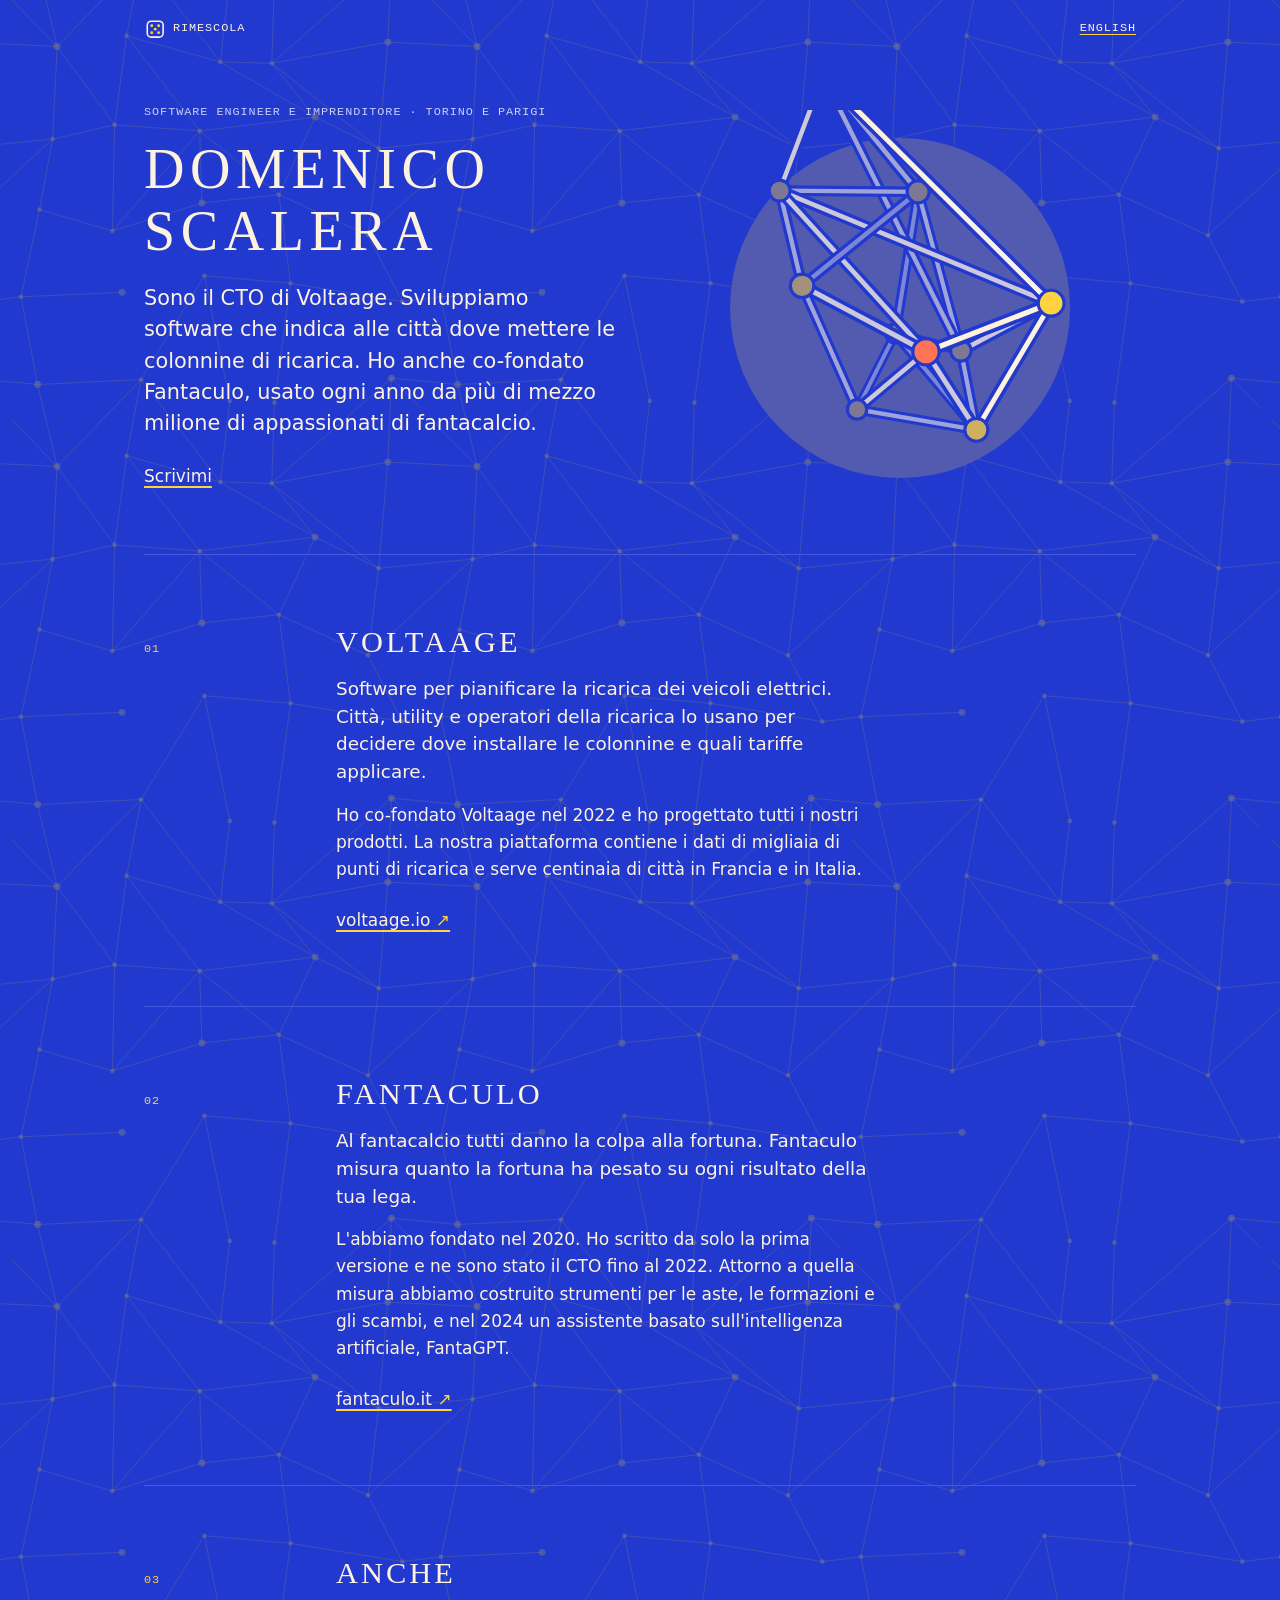
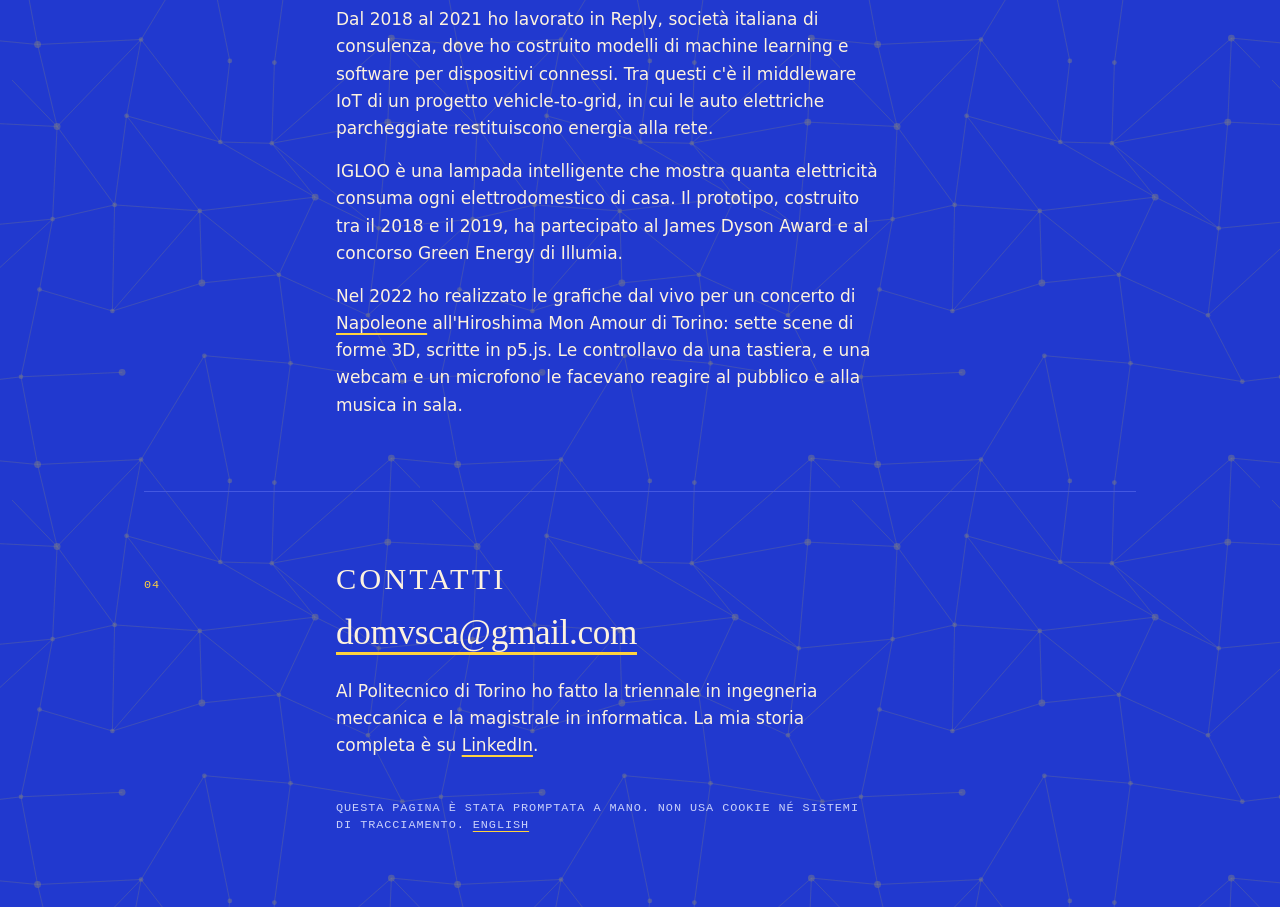
==== it/index.html @ 411dbf8d "v1.0: first complete version of the site, in English and Italian" ====
<!doctype html>
<html lang="it">
<head>
  <meta charset="utf-8">
  <meta name="viewport" content="width=device-width, initial-scale=1">
  <meta http-equiv="Content-Security-Policy" content="default-src 'none'; script-src 'self'; style-src 'self'; img-src 'self'; base-uri 'none'; form-action 'none'">
  <meta name="robots" content="noindex">
  <meta name="color-scheme" content="light dark">
  <title>Domenico Scalera, software engineer e imprenditore</title>
  <meta name="description" content="Software engineer e imprenditore. Sono il CTO di Voltaage, che indica alle città dove mettere le colonnine di ricarica, e ho co-fondato Fantaculo.">
  <meta property="og:type" content="website">
  <meta property="og:title" content="Domenico Scalera, software engineer e imprenditore">
  <meta property="og:description" content="Sono il CTO di Voltaage. Sviluppiamo software che indica alle città dove mettere le colonnine di ricarica. Ho anche co-fondato Fantaculo, usato ogni anno da più di mezzo milione di appassionati di fantacalcio.">
  <meta property="og:locale" content="it_IT">
  <meta property="og:locale:alternate" content="en_GB">
  <link rel="icon" href="../assets/icon.svg" type="image/svg+xml">
  <link rel="stylesheet" href="../assets/site.css?v=0.6.0">
  <link rel="stylesheet" href="../assets/palettes.css?v=0.6.0">
  <link rel="stylesheet" href="../assets/looks.css?v=0.6.0">
  <!-- In the head, before the page is drawn: it picks the look of this visit. -->
  <script src="../assets/look.js?v=0.6.1"></script>
  <script type="application/ld+json">
  {
    "@context": "https://schema.org",
    "@type": "Person",
    "name": "Domenico Scalera",
    "jobTitle": "Software engineer e imprenditore",
    "worksFor": { "@type": "Organization", "name": "Voltaage", "url": "https://voltaage.io" },
    "sameAs": ["https://www.linkedin.com/in/domvsca/"]
  }
  </script>
  <script src="../assets/page.js?v=0.6.0" defer></script>
  <script src="../assets/element.js?v=0.6.0" defer></script>
  <script src="../assets/shapes.js?v=0.6.0" defer></script>
</head>
<body>
  <div class="page">

    <header id="top" data-section>
      <p class="bar"><a href="../" lang="en" hreflang="en" data-lang-switch>English</a></p>
      <div class="hero">
        <div class="intro">
          <p class="kicker"><span>Software engineer e imprenditore</span> <span>Torino e Parigi</span></p>
          <h1 translate="no">Domenico Scalera</h1>
          <p class="lede">Sono il CTO di <span translate="no">Voltaage</span>. Sviluppiamo software che indica alle città dove mettere le colonnine di ricarica. Ho anche co-fondato <span translate="no">Fantaculo</span>, usato ogni anno da più di mezzo milione di appassionati di fantacalcio.</p>
          <p class="jump"><a href="#contact">Scrivimi</a></p>
        </div>
        <figure class="element" data-element="on" aria-hidden="true">
          <!-- pose:start -->
          <svg class="rods" viewBox="-180 -150 360 285" role="presentation" focusable="false" data-node-r="8.5" data-rod-w="3.4" data-case-w="8.4" data-depth="115">
            <line class="thread" data-anchor="0 -400 0" data-node="n0" x1="0" y1="-454.32" x2="0" y2="-101.15"/>
            <g class="pieces">
              <g class="rod d3" data-a="n6" data-b="n7"><line class="case" x1="46.82" y1="24.71" x2="-46.26" y2="24.61" stroke-width="7.44"/><line class="ink" x1="46.82" y1="24.71" x2="-46.26" y2="24.61" stroke-width="3.01"/></g>
              <g class="rod d3" data-a="n2" data-b="n7"><line class="case" x1="0.33" y1="-56.14" x2="-46.26" y2="24.61" stroke-width="7.45"/><line class="ink" x1="0.33" y1="-56.14" x2="-46.26" y2="24.61" stroke-width="3.02"/></g>
              <g class="rod d2" data-a="n3" data-b="n7"><line class="case" x1="-82.61" y1="-48.38" x2="-46.26" y2="24.61" stroke-width="7.8"/><line class="ink" x1="-82.61" y1="-48.38" x2="-46.26" y2="24.61" stroke-width="3.16"/></g>
              <g class="rod d2" data-a="n7" data-b="n8"><line class="case" x1="-46.26" y1="24.61" x2="-87.56" y2="50.99" stroke-width="8.03"/><line class="ink" x1="-46.26" y1="24.61" x2="-87.56" y2="50.99" stroke-width="3.25"/></g>
              <g class="rod d2" data-a="n7" data-b="n11"><line class="case" x1="-46.26" y1="24.61" x2="0" y2="94.27" stroke-width="7.77"/><line class="ink" x1="-46.26" y1="24.61" x2="0" y2="94.27" stroke-width="3.15"/></g>
              <circle class="node d3" data-id="n7" data-x="-52.27" data-y="44.72" data-z="72.58" cx="-46.26" cy="24.61" r="7.52"/>
              <g class="rod d2" data-a="n1" data-b="n6"><line class="case" x1="82.92" y1="-48.28" x2="46.82" y2="24.71" stroke-width="7.81"/><line class="ink" x1="82.92" y1="-48.28" x2="46.82" y2="24.71" stroke-width="3.16"/></g>
              <g class="rod d3" data-a="n2" data-b="n6"><line class="case" x1="0.33" y1="-56.14" x2="46.82" y2="24.71" stroke-width="7.45"/><line class="ink" x1="0.33" y1="-56.14" x2="46.82" y2="24.71" stroke-width="3.02"/></g>
              <g class="rod d2" data-a="n6" data-b="n11"><line class="case" x1="46.82" y1="24.71" x2="0" y2="94.27" stroke-width="7.78"/><line class="ink" x1="46.82" y1="24.71" x2="0" y2="94.27" stroke-width="3.15"/></g>
              <g class="rod d2" data-a="n10" data-b="n6"><line class="case" x1="87.43" y1="51.2" x2="46.82" y2="24.71" stroke-width="8.04"/><line class="ink" x1="87.43" y1="51.2" x2="46.82" y2="24.71" stroke-width="3.25"/></g>
              <circle class="node d3" data-id="n6" data-x="52.87" data-y="44.72" data-z="72.14" cx="46.82" cy="24.71" r="7.53"/>
              <g class="rod d2" data-a="n1" data-b="n2"><line class="case" x1="82.92" y1="-48.28" x2="0.33" y2="-56.14" stroke-width="7.82"/><line class="ink" x1="82.92" y1="-48.28" x2="0.33" y2="-56.14" stroke-width="3.17"/></g>
              <g class="rod d2" data-a="n0" data-b="n2"><line class="case" x1="0" y1="-101.15" x2="0.33" y2="-56.14" stroke-width="8.09"/><line class="ink" x1="0" y1="-101.15" x2="0.33" y2="-56.14" stroke-width="3.27"/></g>
              <g class="rod d2" data-a="n2" data-b="n3"><line class="case" x1="0.33" y1="-56.14" x2="-82.61" y2="-48.38" stroke-width="7.82"/><line class="ink" x1="0.33" y1="-56.14" x2="-82.61" y2="-48.38" stroke-width="3.16"/></g>
              <circle class="node d3" data-id="n2" data-x="0.37" data-y="-44.72" data-z="89.44" cx="0.33" cy="-56.14" r="7.56"/>
              <g class="rod d2" data-a="n8" data-b="n11"><line class="case" x1="-87.56" y1="50.99" x2="0" y2="94.27" stroke-width="8.37"/><line class="ink" x1="-87.56" y1="50.99" x2="0" y2="94.27" stroke-width="3.39"/></g>
              <g class="rod d1" data-a="n9" data-b="n11"><line class="case" x1="-0.43" y1="72.19" x2="0" y2="94.27" stroke-width="8.86"/><line class="ink" x1="-0.43" y1="72.19" x2="0" y2="94.27" stroke-width="3.59"/></g>
              <g class="rod d2" data-a="n10" data-b="n11"><line class="case" x1="87.43" y1="51.2" x2="0" y2="94.27" stroke-width="8.38"/><line class="ink" x1="87.43" y1="51.2" x2="0" y2="94.27" stroke-width="3.39"/></g>
              <circle class="node d2" data-id="n11" data-x="0" data-y="100" data-z="0" cx="0" cy="94.27" r="8.21"/>
              <g class="rod d1" data-a="n0" data-b="n3"><line class="case" x1="0" y1="-101.15" x2="-82.61" y2="-48.38" stroke-width="8.44"/><line class="ink" x1="0" y1="-101.15" x2="-82.61" y2="-48.38" stroke-width="3.42"/></g>
              <g class="rod d1" data-a="n3" data-b="n4"><line class="case" x1="-82.61" y1="-48.38" x2="-60.72" y2="-32.04" stroke-width="8.91"/><line class="ink" x1="-82.61" y1="-48.38" x2="-60.72" y2="-32.04" stroke-width="3.61"/></g>
              <g class="rod d2" data-a="n3" data-b="n8"><line class="case" x1="-82.61" y1="-48.38" x2="-87.56" y2="50.99" stroke-width="8.4"/><line class="ink" x1="-82.61" y1="-48.38" x2="-87.56" y2="50.99" stroke-width="3.4"/></g>
              <circle class="node d2" data-id="n3" data-x="-84.95" data-y="-44.72" data-z="27.99" cx="-82.61" cy="-48.38" r="8.27"/>
              <g class="rod d1" data-a="n0" data-b="n1"><line class="case" x1="0" y1="-101.15" x2="82.92" y2="-48.28" stroke-width="8.44"/><line class="ink" x1="0" y1="-101.15" x2="82.92" y2="-48.28" stroke-width="3.42"/></g>
              <g class="rod d1" data-a="n5" data-b="n1"><line class="case" x1="60.08" y1="-31.96" x2="82.92" y2="-48.28" stroke-width="8.92"/><line class="ink" x1="60.08" y1="-31.96" x2="82.92" y2="-48.28" stroke-width="3.61"/></g>
              <g class="rod d1" data-a="n1" data-b="n10"><line class="case" x1="82.92" y1="-48.28" x2="87.43" y2="51.2" stroke-width="8.41"/><line class="ink" x1="82.92" y1="-48.28" x2="87.43" y2="51.2" stroke-width="3.4"/></g>
              <circle class="node d2" data-id="n1" data-x="85.18" data-y="-44.72" data-z="27.29" cx="82.92" cy="-48.28" r="8.27"/>
              <g class="rod d1" data-a="n4" data-b="n8"><line class="case" x1="-60.72" y1="-32.04" x2="-87.56" y2="50.99" stroke-width="9.14"/><line class="ink" x1="-60.72" y1="-32.04" x2="-87.56" y2="50.99" stroke-width="3.7"/></g>
              <g class="rod d1" data-a="n8" data-b="n9"><line class="case" x1="-87.56" y1="50.99" x2="-0.43" y2="72.19" stroke-width="9.12"/><line class="ink" x1="-87.56" y1="50.99" x2="-0.43" y2="72.19" stroke-width="3.69"/></g>
              <circle class="node d1" data-id="n8" data-x="-85.18" data-y="44.72" data-z="-27.29" cx="-87.56" cy="50.99" r="8.74"/>
              <g class="rod d1" data-a="n9" data-b="n10"><line class="case" x1="-0.43" y1="72.19" x2="87.43" y2="51.2" stroke-width="9.12"/><line class="ink" x1="-0.43" y1="72.19" x2="87.43" y2="51.2" stroke-width="3.69"/></g>
              <g class="rod d1" data-a="n5" data-b="n10"><line class="case" x1="60.08" y1="-31.96" x2="87.43" y2="51.2" stroke-width="9.15"/><line class="ink" x1="60.08" y1="-31.96" x2="87.43" y2="51.2" stroke-width="3.7"/></g>
              <circle class="node d1" data-id="n10" data-x="84.95" data-y="44.72" data-z="-27.99" cx="87.43" cy="51.2" r="8.75"/>
              <g class="rod d1" data-a="n0" data-b="n4"><line class="case" x1="0" y1="-101.15" x2="-60.72" y2="-32.04" stroke-width="9.18"/><line class="ink" x1="0" y1="-101.15" x2="-60.72" y2="-32.04" stroke-width="3.71"/></g>
              <g class="rod d1" data-a="n0" data-b="n5"><line class="case" x1="0" y1="-101.15" x2="60.08" y2="-31.96" stroke-width="9.18"/><line class="ink" x1="0" y1="-101.15" x2="60.08" y2="-31.96" stroke-width="3.72"/></g>
              <circle class="node d1" data-id="n0" data-x="0" data-y="-100" data-z="0" cx="0" cy="-101.15" r="8.81"/>
              <g class="rod d0" data-a="n4" data-b="n9"><line class="case" x1="-60.72" y1="-32.04" x2="-0.43" y2="72.19" stroke-width="9.62"/><line class="ink" x1="-60.72" y1="-32.04" x2="-0.43" y2="72.19" stroke-width="3.9"/></g>
              <g class="rod d0" data-a="n5" data-b="n9"><line class="case" x1="60.08" y1="-31.96" x2="-0.43" y2="72.19" stroke-width="9.63"/><line class="ink" x1="60.08" y1="-31.96" x2="-0.43" y2="72.19" stroke-width="3.9"/></g>
              <circle class="node d0 mark" data-id="n9" data-x="-0.37" data-y="44.72" data-z="-89.44" cx="-0.43" cy="72.19" r="9.71"/>
              <g class="rod d0" data-a="n4" data-b="n5"><line class="case" x1="-60.72" y1="-32.04" x2="60.08" y2="-31.96" stroke-width="9.65"/><line class="ink" x1="-60.72" y1="-32.04" x2="60.08" y2="-31.96" stroke-width="3.91"/></g>
              <circle class="node d0" data-id="n4" data-x="-52.87" data-y="-44.72" data-z="-72.14" cx="-60.72" cy="-32.04" r="9.76"/>
              <circle class="node d0" data-id="n5" data-x="52.27" data-y="-44.72" data-z="-72.58" cx="60.08" cy="-31.96" r="9.77"/>
            </g>
          </svg>
          <!-- pose:end -->
        </figure>
      </div>
    </header>

    <main>
      <section id="voltaage" data-section>
        <p class="num">01</p>
        <div class="body">
          <h2 translate="no">Voltaage</h2>
          <p class="what">Software per pianificare la ricarica dei veicoli elettrici. Città, utility e operatori della ricarica lo usano per decidere dove installare le colonnine e quali tariffe applicare.</p>
          <p>Ho co-fondato <span translate="no">Voltaage</span> nel 2022 e ho progettato tutti i nostri prodotti. La nostra piattaforma contiene i dati di migliaia di punti di ricarica e serve centinaia di città in Francia e in Italia.</p>
          <p class="out"><a href="https://voltaage.io" target="_blank" rel="noopener">voltaage.io</a></p>
        </div>
      </section>

      <section id="fantaculo" data-section>
        <p class="num">02</p>
        <div class="body">
          <h2 translate="no">Fantaculo</h2>
          <p class="what">Al fantacalcio tutti danno la colpa alla fortuna. <span translate="no">Fantaculo</span> misura quanto la fortuna ha pesato su ogni risultato della tua lega.</p>
          <p>L'abbiamo fondato nel 2020. Ho scritto da solo la prima versione e ne sono stato il CTO fino al 2022. Attorno a quella misura abbiamo costruito strumenti per le aste, le formazioni e gli scambi, e nel 2024 un assistente basato sull'intelligenza artificiale, <span translate="no">FantaGPT</span>.</p>
          <p class="out"><a href="https://fantaculo.it" target="_blank" rel="noopener">fantaculo.it</a></p>
        </div>
      </section>

      <section id="also" data-section>
        <p class="num">03</p>
        <div class="body">
          <h2>Anche</h2>
          <p>Dal 2018 al 2021 ho lavorato in <span translate="no">Reply</span>, società italiana di consulenza, dove ho costruito modelli di machine learning e software per dispositivi connessi. Tra questi c'è il middleware IoT di un progetto vehicle-to-grid, in cui le auto elettriche parcheggiate restituiscono energia alla rete.</p>
          <p><span translate="no">IGLOO</span> è una lampada intelligente che mostra quanta elettricità consuma ogni elettrodomestico di casa. Il prototipo, costruito tra il 2018 e il 2019, ha partecipato al James Dyson Award e al concorso Green Energy di Illumia.</p>
          <p>Nel 2022 ho realizzato le grafiche dal vivo per un concerto di <a href="https://open.spotify.com/artist/4nQ1upAEMpLOBRRajwOoaG" target="_blank" rel="noopener" translate="no">Napoleone</a> all'<span translate="no">Hiroshima Mon Amour</span> di Torino: sette scene di forme 3D, scritte in p5.js. Le controllavo da una tastiera, e una webcam e un microfono le facevano reagire al pubblico e alla musica in sala.</p>
        </div>
      </section>
    </main>

    <footer id="contact" data-section>
      <p class="num">04</p>
      <div class="body">
        <h2>Contatti</h2>
        <p class="mail"><a href="mailto:domvsca@gmail.com" translate="no">domvsca@gmail.com</a></p>
        <p>Al Politecnico di Torino ho fatto la triennale in ingegneria meccanica e la magistrale in informatica. La mia storia completa è su <a href="https://www.linkedin.com/in/domvsca/" target="_blank" rel="noopener">LinkedIn</a>.</p>
        <p class="fine">Questa pagina è stata promptata a mano. Non usa cookie né sistemi di tracciamento. <a href="../" lang="en" hreflang="en" data-lang-switch>English</a></p>
      </div>
    </footer>

  </div>
</body>
</html>
---- assets/site.css ----
/*
 * One stylesheet for both pages. System fonts only, nothing loaded from
 * other hosts. Light and dark follow the device setting.
 */

:root {
  --serif: ui-serif, "New York", "Iowan Old Style", "Palatino Linotype", Palatino, Georgia, serif;
  --sans: system-ui, -apple-system, "Segoe UI", Roboto, "Helvetica Neue", Arial, sans-serif;
  --mono: ui-monospace, "SF Mono", SFMono-Regular, Menlo, Consolas, "Liberation Mono", monospace;

  --measure: 34rem;
  --gutter: clamp(1.25rem, 5vw, 3rem);
}

/*
 * Colour. The default palette is "notte": warm sand, deep blue, coral joints.
 * --p0 to --p3 are the rods and --n0 to --n3 the nodes, from nearest to
 * farthest. --mark is the one node that stands out.
 */

:root {
  --paper: #f5e2c8;
  --ink: #1a2647;
  --muted: #565f7d;
  --line: #e2cba8;
  --accent: #e8552d;
  --accent-text: #b03a17;
  --mark: #1a2647;
  --p0: #1a2647;
  --p1: #4a4f63;
  --p2: #76757d;
  --p3: #999392;
  --n0: #e8552d;
  --n1: #eb744f;
  --n2: #ed906e;
  --n3: #f0a787;
}

@media (prefers-color-scheme: dark) {
  :root {
    --paper: #131a31;
    --ink: #f6e9d3;
    --muted: #a3aac3;
    --line: #2a3354;
    --accent: #ff7a55;
    --accent-text: #ff9273;
    --mark: #ffd166;
    --p0: #f6e9d3;
    --p1: #c4bbaf;
    --p2: #97928f;
    --p3: #727175;
    --n0: #ff7a55;
    --n1: #cb654d;
    --n2: #9c5246;
    --n3: #764240;
  }
}

*,
*::before,
*::after {
  box-sizing: border-box;
}

html {
  -webkit-text-size-adjust: 100%;
  text-size-adjust: 100%;
}

body {
  margin: 0;
  background: var(--paper);
  color: var(--ink);
  font: 400 1.0625rem/1.6 var(--sans);
  -webkit-font-smoothing: antialiased;
}

::selection {
  background: var(--ink);
  color: var(--paper);
}

.page {
  max-width: 68rem;
  margin: 0 auto;
  padding: 0 var(--gutter);
}

p {
  max-width: var(--measure);
  margin: 0 0 1rem;
}

a {
  color: inherit;
  text-decoration: underline;
  text-decoration-color: var(--accent);
  text-decoration-thickness: 0.09em;
  text-underline-offset: 0.22em;
}

a:hover {
  color: var(--accent-text);
}

a:focus-visible {
  outline: 2px solid var(--accent);
  outline-offset: 3px;
  border-radius: 2px;
}

/* ---- first screen ---- */

.bar {
  /* Above whatever a look draws around the structure: its links must always answer. */
  position: relative;
  z-index: 2;
  display: flex;
  justify-content: flex-end;
  max-width: none;
  margin: 0;
  padding-top: 1.1rem;
}

.bar,
.kicker,
.num,
.fine {
  font: 500 0.74rem/1.5 var(--mono);
  letter-spacing: 0.08em;
  text-transform: uppercase;
}

.kicker,
.fine {
  color: var(--muted);
}

.num {
  color: var(--accent-text);
}

.hero {
  display: grid;
  gap: 1.75rem;
  padding: clamp(1.5rem, 6vw, 4rem) 0 clamp(1.5rem, 5vw, 5rem);
}

.kicker {
  margin-bottom: 1rem;
}

.kicker span {
  display: block;
}

h1,
h2 {
  font-family: var(--serif);
  font-weight: 400;
  text-wrap: balance;
}

h1 {
  margin: 0 0 1.25rem;
  font-size: clamp(2.4rem, 10.6vw, 5rem);
  line-height: 0.98;
  letter-spacing: -0.02em;
}

.lede {
  margin-bottom: 1.5rem;
  font-size: clamp(1.125rem, 2.6vw, 1.3rem);
  line-height: 1.5;
}

.jump {
  margin: 0;
}

/* ---- the die: another look at every roll (see assets/look.js) ---- */

.bar.with-dice {
  justify-content: space-between;
  align-items: center;
}

.dice {
  display: inline-flex;
  align-items: center;
  gap: 0.55em;
  /* A finger-sized target that takes no more room than the words. */
  margin: -0.8rem -0.6rem;
  padding: 0.8rem 0.6rem;
  border: 0;
  background: none;
  color: inherit;
  font: inherit;
  letter-spacing: inherit;
  text-transform: inherit;
  cursor: pointer;
  -webkit-tap-highlight-color: transparent;
}

.dice:focus-visible {
  outline: 2px solid var(--accent);
  outline-offset: -0.35rem;
  border-radius: 0.5rem;
}

.dice svg {
  flex: none;
  width: 1.4rem;
  height: 1.4rem;
  transform-origin: 50% 55%;
  /* It shakes a few times to be noticed, then keeps still. */
  animation: dice-shake 5s ease-in-out 1.2s 5;
}

.dice .die {
  fill: none;
  stroke: currentColor;
  stroke-width: 1.7;
}

.dice .pip {
  fill: var(--accent);
}

.dice:hover svg,
.dice:focus-visible svg {
  animation: none;
  transform: rotate(-14deg);
}

.dice.rolling svg {
  animation: dice-roll 0.4s linear infinite;
}

@keyframes dice-shake {
  0%, 16%, 100% { transform: rotate(0); }
  3% { transform: rotate(-16deg); }
  6% { transform: rotate(13deg); }
  9% { transform: rotate(-9deg); }
  12% { transform: rotate(5deg); }
}

@keyframes dice-roll {
  to { transform: rotate(360deg); }
}

@media (prefers-reduced-motion: reduce) {
  .dice svg,
  .dice.rolling svg {
    animation: none;
  }
}

/* ---- the structure ---- */

/* While the shape of this visit's look is on its way, the one in the markup stays out of sight. */
.look-pending .element svg {
  visibility: hidden;
}


.element {
  position: relative;
  width: min(88vw, 23rem);
  margin: 0 auto;
  aspect-ratio: 360 / 285;
}

.rods {
  display: block;
  width: 100%;
  height: 100%;
  overflow: hidden;
  /* Vertical movement and pinch belong to the browser: the page always scrolls. */
  touch-action: pan-y pinch-zoom;
  -webkit-tap-highlight-color: transparent;
  -webkit-user-select: none;
  user-select: none;
}

.rods .thread {
  stroke: var(--p2);
  stroke-width: 1.2;
}

.rods .case,
.rods .ink {
  stroke-linecap: round;
}

.rods .case {
  stroke: var(--paper);
}

.rods .ink {
  stroke: var(--piece);
}

.rods .node {
  fill: var(--node);
  stroke: var(--paper);
  stroke-width: 2.4;
}

.rods .d0 { --piece: var(--p0); --node: var(--n0); }
.rods .d1 { --piece: var(--p1); --node: var(--n1); }
.rods .d2 { --piece: var(--p2); --node: var(--n2); }
.rods .d3 { --piece: var(--p3); --node: var(--n3); }

.rods .node.mark,
.rods .node.held {
  fill: var(--mark);
}

@media (hover: hover) and (pointer: fine) {
  .rods {
    cursor: grab;
  }

  .rods:active {
    cursor: grabbing;
  }
}

.element-debug {
  position: absolute;
  left: 0;
  bottom: 0;
  margin: 0;
  padding: 0.4rem 0.55rem;
  background: var(--ink);
  color: var(--paper);
  font: 0.68rem/1.4 var(--mono);
  pointer-events: none;
}

/* ---- blocks ---- */

section,
footer {
  border-top: 1px solid var(--line);
  padding: clamp(2.5rem, 8vw, 4.5rem) 0;
}

.num {
  margin-bottom: 0.9rem;
}

h2 {
  margin: 0 0 1rem;
  font-size: clamp(1.9rem, 6vw, 2.6rem);
  line-height: 1.05;
  letter-spacing: -0.015em;
}

.what {
  font-size: 1.15rem;
  line-height: 1.5;
}

.aside {
  color: var(--muted);
}

.out {
  margin: 1.5rem 0 0;
}

.out a::after {
  content: " \2197";
  color: var(--accent-text);
}

.body > :last-child {
  margin-bottom: 0;
}

b {
  font-weight: 600;
}

.mail {
  font: 400 clamp(1.5rem, 6.4vw, 2.2rem)/1.2 var(--serif);
  letter-spacing: -0.01em;
  margin-bottom: 1.5rem;
  overflow-wrap: anywhere;
}

.fine {
  margin-top: 2.5rem;
}

/* ---- wide screens ---- */

@media (min-width: 52rem) {
  .kicker span {
    display: inline;
  }

  .kicker span + span::before {
    content: "\00b7\00a0";
  }

  .hero {
    grid-template-columns: minmax(0, 1fr) minmax(0, 1fr);
    align-items: center;
    gap: 3rem;
  }

  .element {
    width: min(100%, 32rem);
    margin: 0 0 0 auto;
  }

  section,
  footer {
    display: grid;
    grid-template-columns: 9rem minmax(0, 1fr);
    column-gap: 3rem;
  }

  .num {
    margin: 0.85rem 0 0;
  }
}

/* ---- optional parts of the drawing: only when the markup has them ---- */

.rods .face {
  fill: var(--n0);
  stroke: none;
}

.rods .shine {
  fill: #fff;
  fill-opacity: 0.55;
  stroke: none;
}

/* ---- a floating structure: only when the figure has data-free="on" ---- */

.stage {
  position: relative;
  isolation: isolate;
  /* As on the drawing itself: vertical movement and pinch belong to the browser. */
  touch-action: pan-y pinch-zoom;
}

.rods.floating {
  position: absolute;
  top: 0;
  height: 100%;
  z-index: -1;
  pointer-events: none;
}

.stage.near {
  cursor: grab;
}

.stage.holding {
  cursor: grabbing;
  -webkit-user-select: none;
  user-select: none;
}

/* The text stays readable when the structure passes behind it. */
.stage .intro {
  text-shadow: 0 0 0.5em var(--paper), 0 0 0.2em var(--paper);
}
---- assets/palettes.css ----
/*
 * Written by tools/make-palettes.js: change the palettes there, not here.
 */

:root,
[data-palette="notte"] {
  --paper: #f5e2c8;
  --ink: #1a2647;
  --muted: #565f7d;
  --line: #e2cba8;
  --accent: #e8552d;
  --accent-text: #b03a17;
  --mark: #1a2647;
  --tint: #f2c3a6;
  --soft: #ecd7b8;
  --steel: #8d97a8;
  --p0: #1a2647;
  --p1: #4a4f63;
  --p2: #76757d;
  --p3: #999392;
  --n0: #e8552d;
  --n1: #eb744f;
  --n2: #ed906e;
  --n3: #f0a787;
  --o-paper: #131a31;
  --o-ink: #f6e9d3;
  --o-muted: #a3aac3;
  --o-line: #2a3354;
  --o-accent: #ff7a55;
  --o-accent-text: #ff9273;
  --o-mark: #ffd166;
  --o-tint: #472f39;
  --o-soft: #1f2743;
  --o-steel: #dfe4ec;
  --o-p0: #f6e9d3;
  --o-p1: #c4bbaf;
  --o-p2: #97928f;
  --o-p3: #727175;
  --o-n0: #ff7a55;
  --o-n1: #cb654d;
  --o-n2: #9c5246;
  --o-n3: #764240;
  --a-paper: #e8552d;
  --a-ink: #111930;
  --a-muted: #111930;
  --a-line: #bd492e;
  --a-accent: #f5e2c8;
  --a-accent-text: #111930;
  --a-mark: #1a2647;
  --a-tint: #eb744f;
  --a-soft: #d34f2e;
  --a-steel: #dfe4ec;
  --a-p0: #111930;
  --a-p1: #40262f;
  --a-p2: #6b322f;
  --a-p3: #8e3c2e;
  --a-n0: #f5e2c8;
  --a-n1: #f2c3a6;
  --a-n2: #f0a787;
  --a-n3: #ed906e;
}

@media (prefers-color-scheme: dark) {
  :root,
  [data-palette="notte"] {
    --paper: #131a31;
    --ink: #f6e9d3;
    --muted: #a3aac3;
    --line: #2a3354;
    --accent: #ff7a55;
    --accent-text: #ff9273;
    --mark: #ffd166;
    --tint: #472f39;
    --soft: #1f2743;
    --steel: #dfe4ec;
    --p0: #f6e9d3;
    --p1: #c4bbaf;
    --p2: #97928f;
    --p3: #727175;
    --n0: #ff7a55;
    --n1: #cb654d;
    --n2: #9c5246;
    --n3: #764240;
    --o-paper: #f5e2c8;
    --o-ink: #1a2647;
    --o-muted: #565f7d;
    --o-line: #e2cba8;
    --o-accent: #e8552d;
    --o-accent-text: #b03a17;
    --o-mark: #1a2647;
    --o-tint: #f2c3a6;
    --o-soft: #ecd7b8;
    --o-steel: #8d97a8;
    --o-p0: #1a2647;
    --o-p1: #4a4f63;
    --o-p2: #76757d;
    --o-p3: #999392;
    --o-n0: #e8552d;
    --o-n1: #eb744f;
    --o-n2: #ed906e;
    --o-n3: #f0a787;
    --a-paper: #ff7a55;
    --a-ink: #131a31;
    --a-muted: #131a31;
    --a-line: #d0674e;
    --a-accent: #f6e9d3;
    --a-accent-text: #131a31;
    --a-mark: #ffd166;
    --a-tint: #fd9271;
    --a-soft: #e87152;
    --a-steel: #8d97a8;
    --a-p0: #131a31;
    --a-p1: #472f39;
    --a-p2: #764240;
    --a-p3: #9c5246;
    --a-n0: #f6e9d3;
    --a-n1: #f8d1b7;
    --a-n2: #faba9e;
    --a-n3: #fba98a;
  }
}

[data-palette="bosco"] {
  --paper: #f1e7d0;
  --ink: #15372e;
  --muted: #51655b;
  --line: #d9ccac;
  --accent: #d65f2a;
  --accent-text: #a6481b;
  --mark: #15372e;
  --tint: #ebc9ab;
  --soft: #e5dabe;
  --steel: #8d97a8;
  --p0: #15372e;
  --p1: #455e52;
  --p2: #718172;
  --p3: #959d8c;
  --n0: #d65f2a;
  --n1: #dc7d4f;
  --n2: #e19870;
  --n3: #e6ae8a;
  --o-paper: #0e2921;
  --o-ink: #f2e8d2;
  --o-muted: #9cb1a6;
  --o-line: #1f4338;
  --o-accent: #f08a4b;
  --o-accent-text: #f5a26c;
  --o-mark: #f6cf6b;
  --o-tint: #403e2a;
  --o-soft: #17362d;
  --o-steel: #dfe4ec;
  --o-p0: #f2e8d2;
  --o-p1: #c0beab;
  --o-p2: #929888;
  --o-p3: #6e796b;
  --o-n0: #f08a4b;
  --o-n1: #be7542;
  --o-n2: #916139;
  --o-n3: #6d5233;
  --a-paper: #d65f2a;
  --a-ink: #0a1915;
  --a-muted: #0a1915;
  --a-line: #ad5126;
  --a-accent: #f1e7d0;
  --a-accent-text: #0a1915;
  --a-mark: #15372e;
  --a-tint: #dc7d4f;
  --a-soft: #c25828;
  --a-steel: #dfe4ec;
  --a-p0: #0a1915;
  --a-p1: #37281a;
  --a-p2: #60361e;
  --a-p3: #804221;
  --a-n0: #f1e7d0;
  --a-n1: #ebc9ab;
  --a-n2: #e6ae8a;
  --a-n3: #e19870;
}

@media (prefers-color-scheme: dark) {
  [data-palette="bosco"] {
    --paper: #0e2921;
    --ink: #f2e8d2;
    --muted: #9cb1a6;
    --line: #1f4338;
    --accent: #f08a4b;
    --accent-text: #f5a26c;
    --mark: #f6cf6b;
    --tint: #403e2a;
    --soft: #17362d;
    --steel: #dfe4ec;
    --p0: #f2e8d2;
    --p1: #c0beab;
    --p2: #929888;
    --p3: #6e796b;
    --n0: #f08a4b;
    --n1: #be7542;
    --n2: #916139;
    --n3: #6d5233;
    --o-paper: #f1e7d0;
    --o-ink: #15372e;
    --o-muted: #51655b;
    --o-line: #d9ccac;
    --o-accent: #d65f2a;
    --o-accent-text: #a6481b;
    --o-mark: #15372e;
    --o-tint: #ebc9ab;
    --o-soft: #e5dabe;
    --o-steel: #8d97a8;
    --o-p0: #15372e;
    --o-p1: #455e52;
    --o-p2: #718172;
    --o-p3: #959d8c;
    --o-n0: #d65f2a;
    --o-n1: #dc7d4f;
    --o-n2: #e19870;
    --o-n3: #e6ae8a;
    --a-paper: #f08a4b;
    --a-ink: #0e2921;
    --a-muted: #0e2921;
    --a-line: #c37743;
    --a-accent: #f2e8d2;
    --a-accent-text: #0e2921;
    --a-mark: #ffffff;
    --a-tint: #f09f69;
    --a-soft: #da8147;
    --a-steel: #8d97a8;
    --a-p0: #0e2921;
    --a-p1: #403e2a;
    --a-p2: #6d5233;
    --a-p3: #916139;
    --a-n0: #f2e8d2;
    --a-n1: #f2d3b4;
    --a-n2: #f1c199;
    --a-n3: #f1b184;
  }
}

[data-palette="terracotta"] {
  --paper: #f0d3bd;
  --ink: #44190f;
  --muted: #765346;
  --line: #dfbba2;
  --accent: #1c7a70;
  --accent-text: #17645c;
  --mark: #44190f;
  --tint: #c1bfac;
  --soft: #e8c7b0;
  --steel: #8d97a8;
  --p0: #44190f;
  --p1: #6a4235;
  --p2: #8c6758;
  --p3: #a88574;
  --n0: #1c7a70;
  --n1: #4b8e81;
  --n2: #759f90;
  --n3: #97ae9d;
  --o-paper: #3a1a11;
  --o-ink: #f7e1d0;
  --o-muted: #b79d8f;
  --o-line: #552a1d;
  --o-accent: #58cdb9;
  --o-accent-text: #58cdb9;
  --o-mark: #ffd166;
  --o-tint: #414136;
  --o-soft: #482217;
  --o-steel: #dfe4ec;
  --o-p0: #f7e1d0;
  --o-p1: #cdb5a6;
  --o-p2: #a88d80;
  --o-p3: #896e61;
  --o-n0: #58cdb9;
  --o-n1: #51a694;
  --o-n2: #4b8272;
  --o-n3: #476558;
  --a-paper: #1c7a70;
  --a-ink: #fbf3ed;
  --a-muted: #fbf3ed;
  --a-line: #499289;
  --a-accent: #44190f;
  --a-accent-text: #fbf3ed;
  --a-mark: #ffffff;
  --a-tint: #25655b;
  --a-soft: #33867d;
  --a-steel: #dfe4ec;
  --a-p0: #fbf3ed;
  --a-p1: #cad8d2;
  --a-p2: #9dc0b9;
  --a-p3: #7aada5;
  --a-n0: #44190f;
  --a-n1: #3b2e24;
  --a-n2: #334238;
  --a-n3: #2d5147;
}

@media (prefers-color-scheme: dark) {
  [data-palette="terracotta"] {
    --paper: #3a1a11;
    --ink: #f7e1d0;
    --muted: #b79d8f;
    --line: #552a1d;
    --accent: #58cdb9;
    --accent-text: #58cdb9;
    --mark: #ffd166;
    --tint: #414136;
    --soft: #482217;
    --steel: #dfe4ec;
    --p0: #f7e1d0;
    --p1: #cdb5a6;
    --p2: #a88d80;
    --p3: #896e61;
    --n0: #58cdb9;
    --n1: #51a694;
    --n2: #4b8272;
    --n3: #476558;
    --o-paper: #f0d3bd;
    --o-ink: #44190f;
    --o-muted: #765346;
    --o-line: #dfbba2;
    --o-accent: #1c7a70;
    --o-accent-text: #17645c;
    --o-mark: #44190f;
    --o-tint: #c1bfac;
    --o-soft: #e8c7b0;
    --o-steel: #8d97a8;
    --o-p0: #44190f;
    --o-p1: #6a4235;
    --o-p2: #8c6758;
    --o-p3: #a88574;
    --o-n0: #1c7a70;
    --o-n1: #4b8e81;
    --o-n2: #759f90;
    --o-n3: #97ae9d;
    --a-paper: #58cdb9;
    --a-ink: #3a1a11;
    --a-muted: #3a1a11;
    --a-line: #52a997;
    --a-accent: #3a1a11;
    --a-accent-text: #3a1a11;
    --a-mark: #ffffff;
    --a-tint: #51a694;
    --a-soft: #55bba8;
    --a-steel: #8d97a8;
    --a-p0: #3a1a11;
    --a-p1: #414136;
    --a-p2: #476558;
    --a-p3: #4b8272;
    --a-n0: #3a1a11;
    --a-n1: #414136;
    --a-n2: #476558;
    --a-n3: #4b8272;
  }
}

[data-palette="prugna"] {
  --paper: #f4e1e3;
  --ink: #3b1840;
  --muted: #765973;
  --line: #e3c8cf;
  --accent: #d6417a;
  --accent-text: #af3564;
  --mark: #3b1840;
  --tint: #edbecc;
  --soft: #ecd5d9;
  --steel: #8d97a8;
  --p0: #3b1840;
  --p1: #644464;
  --p2: #896c84;
  --p3: #a68d9f;
  --n0: #d6417a;
  --n1: #dd6491;
  --n2: #e384a6;
  --n3: #e79eb7;
  --o-paper: #261029;
  --o-ink: #f7e4e6;
  --o-muted: #b09ca6;
  --o-line: #3d2042;
  --o-accent: #ff7fa8;
  --o-accent-text: #ff7fa8;
  --o-mark: #ffd166;
  --o-tint: #562845;
  --o-soft: #321836;
  --o-steel: #dfe4ec;
  --o-p0: #f7e4e6;
  --o-p1: #c9b5bc;
  --o-p2: #9f8b97;
  --o-p3: #7e6978;
  --o-n0: #ff7fa8;
  --o-n1: #cf678c;
  --o-n2: #a45073;
  --o-n3: #813f5e;
  --a-paper: #d6417a;
  --a-ink: #0b050c;
  --a-muted: #0b050c;
  --a-line: #ad3564;
  --a-accent: #f4e1e3;
  --a-accent-text: #0b050c;
  --a-mark: #3b1840;
  --a-tint: #dd6491;
  --a-soft: #c23b6f;
  --a-steel: #dfe4ec;
  --a-p0: #0b050c;
  --a-p1: #381224;
  --a-p2: #601e3a;
  --a-p3: #81284c;
  --a-n0: #f4e1e3;
  --a-n1: #edbecc;
  --a-n2: #e79eb7;
  --a-n3: #e384a6;
}

@media (prefers-color-scheme: dark) {
  [data-palette="prugna"] {
    --paper: #261029;
    --ink: #f7e4e6;
    --muted: #b09ca6;
    --line: #3d2042;
    --accent: #ff7fa8;
    --accent-text: #ff7fa8;
    --mark: #ffd166;
    --tint: #562845;
    --soft: #321836;
    --steel: #dfe4ec;
    --p0: #f7e4e6;
    --p1: #c9b5bc;
    --p2: #9f8b97;
    --p3: #7e6978;
    --n0: #ff7fa8;
    --n1: #cf678c;
    --n2: #a45073;
    --n3: #813f5e;
    --o-paper: #f4e1e3;
    --o-ink: #3b1840;
    --o-muted: #765973;
    --o-line: #e3c8cf;
    --o-accent: #d6417a;
    --o-accent-text: #af3564;
    --o-mark: #3b1840;
    --o-tint: #edbecc;
    --o-soft: #ecd5d9;
    --o-steel: #8d97a8;
    --o-p0: #3b1840;
    --o-p1: #644464;
    --o-p2: #896c84;
    --o-p3: #a68d9f;
    --o-n0: #d6417a;
    --o-n1: #dd6491;
    --o-n2: #e384a6;
    --o-n3: #e79eb7;
    --a-paper: #ff7fa8;
    --a-ink: #261029;
    --a-muted: #261029;
    --a-line: #d4698f;
    --a-accent: #f7e4e6;
    --a-accent-text: #261029;
    --a-mark: #ffffff;
    --a-tint: #fd95b6;
    --a-soft: #ea749c;
    --a-steel: #8d97a8;
    --a-p0: #261029;
    --a-p1: #562845;
    --a-p2: #813f5e;
    --a-p3: #a45073;
    --a-n0: #f7e4e6;
    --a-n1: #f9ced8;
    --a-n2: #fabacc;
    --a-n3: #fca9c2;
  }
}

[data-palette="lilla"] {
  --paper: #e6e1f7;
  --ink: #231a55;
  --muted: #625b88;
  --line: #cfc8ea;
  --accent: #f0532d;
  --accent-text: #a83a1f;
  --mark: #231a55;
  --tint: #e8c2cb;
  --soft: #dbd5f1;
  --steel: #8d97a8;
  --p0: #231a55;
  --p1: #4e4679;
  --p2: #756e99;
  --p3: #948db3;
  --n0: #f0532d;
  --n1: #ee7259;
  --n2: #ec8f82;
  --n3: #eaa5a2;
  --o-paper: #18123c;
  --o-ink: #ebe7fb;
  --o-muted: #a39fba;
  --o-line: #2b2358;
  --o-accent: #ff8466;
  --o-accent-text: #ff8466;
  --o-mark: #b9f27c;
  --o-tint: #4b2b45;
  --o-soft: #221b4a;
  --o-steel: #dfe4ec;
  --o-p0: #ebe7fb;
  --o-p1: #bdb8d1;
  --o-p2: #928eab;
  --o-p3: #716b8c;
  --o-n0: #ff8466;
  --o-n1: #cc6b5d;
  --o-n2: #9e5454;
  --o-n3: #79424e;
  --a-paper: #f0532d;
  --a-ink: #1e1648;
  --a-muted: #1e1648;
  --a-line: #c64732;
  --a-accent: #e6e1f7;
  --a-accent-text: #1e1648;
  --a-mark: #231a55;
  --a-tint: #ee7259;
  --a-soft: #db4d30;
  --a-steel: #dfe4ec;
  --a-p0: #1e1648;
  --a-p1: #4c2342;
  --a-p2: #76303d;
  --a-p3: #983938;
  --a-n0: #e6e1f7;
  --a-n1: #e8c2cb;
  --a-n2: #eaa5a2;
  --a-n3: #ec8f82;
}

@media (prefers-color-scheme: dark) {
  [data-palette="lilla"] {
    --paper: #18123c;
    --ink: #ebe7fb;
    --muted: #a39fba;
    --line: #2b2358;
    --accent: #ff8466;
    --accent-text: #ff8466;
    --mark: #b9f27c;
    --tint: #4b2b45;
    --soft: #221b4a;
    --steel: #dfe4ec;
    --p0: #ebe7fb;
    --p1: #bdb8d1;
    --p2: #928eab;
    --p3: #716b8c;
    --n0: #ff8466;
    --n1: #cc6b5d;
    --n2: #9e5454;
    --n3: #79424e;
    --o-paper: #e6e1f7;
    --o-ink: #231a55;
    --o-muted: #625b88;
    --o-line: #cfc8ea;
    --o-accent: #f0532d;
    --o-accent-text: #a83a1f;
    --o-mark: #231a55;
    --o-tint: #e8c2cb;
    --o-soft: #dbd5f1;
    --o-steel: #8d97a8;
    --o-p0: #231a55;
    --o-p1: #4e4679;
    --o-p2: #756e99;
    --o-p3: #948db3;
    --o-n0: #f0532d;
    --o-n1: #ee7259;
    --o-n2: #ec8f82;
    --o-n3: #eaa5a2;
    --a-paper: #ff8466;
    --a-ink: #18123c;
    --a-muted: #18123c;
    --a-line: #d16d5e;
    --a-accent: #ebe7fb;
    --a-accent-text: #18123c;
    --a-mark: #b9f27c;
    --a-tint: #fb9a87;
    --a-soft: #e87962;
    --a-steel: #8d97a8;
    --a-p0: #18123c;
    --a-p1: #4b2b45;
    --a-p2: #79424e;
    --a-p3: #9e5454;
    --a-n0: #ebe7fb;
    --a-n1: #efd1da;
    --a-n2: #f3bdbc;
    --a-n3: #f7aea5;
  }
}

[data-palette="cielo"] {
  --paper: #d8e9f3;
  --ink: #0f2b4a;
  --muted: #4e667b;
  --line: #bdd5e4;
  --accent: #e8590c;
  --accent-text: #a94109;
  --mark: #0f2b4a;
  --tint: #dcc9c0;
  --soft: #cbdfec;
  --steel: #8d97a8;
  --p0: #0f2b4a;
  --p1: #3b556f;
  --p2: #637b91;
  --p3: #8499ac;
  --n0: #e8590c;
  --n1: #e4793f;
  --n2: #e1956d;
  --n3: #dfad92;
  --o-paper: #0a2036;
  --o-ink: #dcecf6;
  --o-muted: #95a7b5;
  --o-line: #183552;
  --o-accent: #ff9248;
  --o-accent-text: #ff9248;
  --o-mark: #ffe066;
  --o-tint: #40393a;
  --o-soft: #112b44;
  --o-steel: #dfe4ec;
  --o-p0: #dcecf6;
  --o-p1: #aebfcc;
  --o-p2: #8496a5;
  --o-p3: #627687;
  --o-n0: #ff9248;
  --o-n1: #c97944;
  --o-n2: #986240;
  --o-n3: #71503e;
  --a-paper: #e8590c;
  --a-ink: #0a1d32;
  --a-muted: #0a1d32;
  --a-line: #bc4d14;
  --a-accent: #d8e9f3;
  --a-accent-text: #0a1d32;
  --a-mark: #0f2b4a;
  --a-tint: #e4793f;
  --a-soft: #d25310;
  --a-steel: #dfe4ec;
  --a-p0: #0a1d32;
  --a-p1: #3b2a2a;
  --a-p2: #673622;
  --a-p3: #8b401c;
  --a-n0: #d8e9f3;
  --a-n1: #dcc9c0;
  --a-n2: #dfad92;
  --a-n3: #e1956d;
}

@media (prefers-color-scheme: dark) {
  [data-palette="cielo"] {
    --paper: #0a2036;
    --ink: #dcecf6;
    --muted: #95a7b5;
    --line: #183552;
    --accent: #ff9248;
    --accent-text: #ff9248;
    --mark: #ffe066;
    --tint: #40393a;
    --soft: #112b44;
    --steel: #dfe4ec;
    --p0: #dcecf6;
    --p1: #aebfcc;
    --p2: #8496a5;
    --p3: #627687;
    --n0: #ff9248;
    --n1: #c97944;
    --n2: #986240;
    --n3: #71503e;
    --o-paper: #d8e9f3;
    --o-ink: #0f2b4a;
    --o-muted: #4e667b;
    --o-line: #bdd5e4;
    --o-accent: #e8590c;
    --o-accent-text: #a94109;
    --o-mark: #0f2b4a;
    --o-tint: #dcc9c0;
    --o-soft: #cbdfec;
    --o-steel: #8d97a8;
    --o-p0: #0f2b4a;
    --o-p1: #3b556f;
    --o-p2: #637b91;
    --o-p3: #8499ac;
    --o-n0: #e8590c;
    --o-n1: #e4793f;
    --o-n2: #e1956d;
    --o-n3: #dfad92;
    --a-paper: #ff9248;
    --a-ink: #0a2036;
    --a-muted: #0a2036;
    --a-line: #ce7b44;
    --a-accent: #dcecf6;
    --a-accent-text: #0a2036;
    --a-mark: #ffe066;
    --a-tint: #f7a66e;
    --a-soft: #e78746;
    --a-steel: #8d97a8;
    --a-p0: #0a2036;
    --a-p1: #40393a;
    --a-p2: #71503e;
    --a-p3: #986240;
    --a-n0: #dcecf6;
    --a-n1: #e4d8d0;
    --a-n2: #ebc6ad;
    --a-n3: #f0b891;
  }
}

[data-palette="menta"] {
  --paper: #dcefe2;
  --ink: #113a3d;
  --muted: #4e6d6a;
  --line: #c0dccb;
  --accent: #f2603c;
  --accent-text: #a9432a;
  --mark: #113a3d;
  --tint: #e1d0bd;
  --soft: #cee6d7;
  --steel: #8d97a8;
  --p0: #113a3d;
  --p1: #3e6261;
  --p2: #668682;
  --p3: #87a39d;
  --n0: #f2603c;
  --n1: #ed7f61;
  --n2: #e99c82;
  --n3: #e5b39c;
  --o-paper: #0c2c2f;
  --o-ink: #e2f3e7;
  --o-muted: #99afa8;
  --o-line: #184347;
  --o-accent: #ff8364;
  --o-accent-text: #ff8364;
  --o-mark: #ffe08a;
  --o-tint: #413f3b;
  --o-soft: #12383b;
  --o-steel: #dfe4ec;
  --o-p0: #e2f3e7;
  --o-p1: #b3c7bf;
  --o-p2: #889f9a;
  --o-p3: #66807c;
  --o-n0: #ff8364;
  --o-n1: #ca7058;
  --o-n2: #995e4e;
  --o-n3: #725145;
  --a-paper: #f2603c;
  --a-ink: #0c2a2d;
  --a-muted: #0c2a2d;
  --a-line: #c45539;
  --a-accent: #dcefe2;
  --a-accent-text: #0c2a2d;
  --a-mark: #113a3d;
  --a-tint: #ed7f61;
  --a-soft: #db5b3b;
  --a-steel: #dfe4ec;
  --a-p0: #0c2a2d;
  --a-p1: #3f3630;
  --a-p2: #6d4133;
  --a-p3: #914936;
  --a-n0: #dcefe2;
  --a-n1: #e1d0bd;
  --a-n2: #e5b39c;
  --a-n3: #e99c82;
}

@media (prefers-color-scheme: dark) {
  [data-palette="menta"] {
    --paper: #0c2c2f;
    --ink: #e2f3e7;
    --muted: #99afa8;
    --line: #184347;
    --accent: #ff8364;
    --accent-text: #ff8364;
    --mark: #ffe08a;
    --tint: #413f3b;
    --soft: #12383b;
    --steel: #dfe4ec;
    --p0: #e2f3e7;
    --p1: #b3c7bf;
    --p2: #889f9a;
    --p3: #66807c;
    --n0: #ff8364;
    --n1: #ca7058;
    --n2: #995e4e;
    --n3: #725145;
    --o-paper: #dcefe2;
    --o-ink: #113a3d;
    --o-muted: #4e6d6a;
    --o-line: #c0dccb;
    --o-accent: #f2603c;
    --o-accent-text: #a9432a;
    --o-mark: #113a3d;
    --o-tint: #e1d0bd;
    --o-soft: #cee6d7;
    --o-steel: #8d97a8;
    --o-p0: #113a3d;
    --o-p1: #3e6261;
    --o-p2: #668682;
    --o-p3: #87a39d;
    --o-n0: #f2603c;
    --o-n1: #ed7f61;
    --o-n2: #e99c82;
    --o-n3: #e5b39c;
    --a-paper: #ff8364;
    --a-ink: #0c2c2f;
    --a-muted: #0c2c2f;
    --a-line: #ce7259;
    --a-accent: #e2f3e7;
    --a-accent-text: #0c2c2f;
    --a-mark: #ffe08a;
    --a-tint: #f99c81;
    --a-soft: #e77b5f;
    --a-steel: #8d97a8;
    --a-p0: #0c2c2f;
    --a-p1: #413f3b;
    --a-p2: #725145;
    --a-p3: #995e4e;
    --a-n0: #e2f3e7;
    --a-n1: #e8daca;
    --a-n2: #eec4b0;
    --a-n3: #f3b29b;
  }
}

[data-palette="seppia"] {
  --paper: #ecdfc9;
  --ink: #3b2a1d;
  --muted: #6c5f4f;
  --line: #d9c8ab;
  --accent: #b5541f;
  --accent-text: #9a471a;
  --mark: #b5541f;
  --tint: #e0c0a4;
  --soft: #e3d4ba;
  --steel: #8d97a8;
  --p0: #3b2a1d;
  --p1: #625243;
  --p2: #857665;
  --p3: #a29381;
  --n0: #3b2a1d;
  --n1: #625243;
  --n2: #857665;
  --n3: #a29381;
  --o-paper: #201812;
  --o-ink: #efe2cd;
  --o-muted: #a99d8d;
  --o-line: #382b21;
  --o-accent: #e8935a;
  --o-accent-text: #e8935a;
  --o-mark: #e8935a;
  --o-tint: #4c3322;
  --o-soft: #2c221a;
  --o-steel: #dfe4ec;
  --o-p0: #efe2cd;
  --o-p1: #c1b6a4;
  --o-p2: #988d7e;
  --o-p3: #776d61;
  --o-n0: #efe2cd;
  --o-n1: #c1b6a4;
  --o-n2: #988d7e;
  --o-n3: #776d61;
  --a-paper: #b5541f;
  --a-ink: #fcfaf6;
  --a-muted: #fcfaf6;
  --a-line: #c3754a;
  --a-accent: #3b2a1d;
  --a-accent-text: #fcfaf6;
  --a-mark: #ffffff;
  --a-tint: #9a4b1f;
  --a-soft: #bc6535;
  --a-steel: #dfe4ec;
  --a-p0: #fcfaf6;
  --a-p1: #ecd5c7;
  --a-p2: #deb49c;
  --a-p3: #d39a79;
  --a-n0: #3b2a1d;
  --a-n1: #56331d;
  --a-n2: #6e3c1e;
  --a-n3: #82421e;
}

@media (prefers-color-scheme: dark) {
  [data-palette="seppia"] {
    --paper: #201812;
    --ink: #efe2cd;
    --muted: #a99d8d;
    --line: #382b21;
    --accent: #e8935a;
    --accent-text: #e8935a;
    --mark: #e8935a;
    --tint: #4c3322;
    --soft: #2c221a;
    --steel: #dfe4ec;
    --p0: #efe2cd;
    --p1: #c1b6a4;
    --p2: #988d7e;
    --p3: #776d61;
    --n0: #efe2cd;
    --n1: #c1b6a4;
    --n2: #988d7e;
    --n3: #776d61;
    --o-paper: #ecdfc9;
    --o-ink: #3b2a1d;
    --o-muted: #6c5f4f;
    --o-line: #d9c8ab;
    --o-accent: #b5541f;
    --o-accent-text: #9a471a;
    --o-mark: #b5541f;
    --o-tint: #e0c0a4;
    --o-soft: #e3d4ba;
    --o-steel: #8d97a8;
    --o-p0: #3b2a1d;
    --o-p1: #625243;
    --o-p2: #857665;
    --o-p3: #a29381;
    --o-n0: #3b2a1d;
    --o-n1: #625243;
    --o-n2: #857665;
    --o-n3: #a29381;
    --a-paper: #e8935a;
    --a-ink: #201812;
    --a-muted: #201812;
    --a-line: #c07a4c;
    --a-accent: #efe2cd;
    --a-accent-text: #201812;
    --a-mark: #ffffff;
    --a-tint: #eaa473;
    --a-soft: #d48753;
    --a-steel: #8d97a8;
    --a-p0: #201812;
    --a-p1: #4c3322;
    --a-p2: #744c30;
    --a-p3: #945f3c;
    --a-n0: #efe2cd;
    --a-n1: #edd1b4;
    --a-n2: #ecc19d;
    --a-n3: #ebb48a;
  }
}

[data-palette="carta"] {
  --paper: #f5f2ec;
  --ink: #17160f;
  --muted: #6a665b;
  --line: #d9d4c7;
  --accent: #c2410c;
  --accent-text: #c2410c;
  --mark: #c2410c;
  --tint: #eacbbb;
  --soft: #e7e3da;
  --steel: #8d97a8;
  --p0: #17160f;
  --p1: #484640;
  --p2: #74726c;
  --p3: #98968f;
  --n0: #17160f;
  --n1: #484640;
  --n2: #74726c;
  --n3: #98968f;
  --o-paper: #12110e;
  --o-ink: #ece8de;
  --o-muted: #9d988b;
  --o-line: #2e2c26;
  --o-accent: #ff7d4a;
  --o-accent-text: #ff7d4a;
  --o-mark: #ff7d4a;
  --o-tint: #46291b;
  --o-soft: #201f1a;
  --o-steel: #dfe4ec;
  --o-p0: #ece8de;
  --o-p1: #bcb9b0;
  --o-p2: #908e87;
  --o-p3: #6e6b65;
  --o-n0: #ece8de;
  --o-n1: #bcb9b0;
  --o-n2: #908e87;
  --o-n3: #6e6b65;
  --a-paper: #c2410c;
  --a-ink: #f6f4ee;
  --a-muted: #f6f4ee;
  --a-line: #cc6539;
  --a-accent: #17160f;
  --a-accent-text: #f6f4ee;
  --a-mark: #ffffff;
  --a-tint: #9c380d;
  --a-soft: #c75323;
  --a-steel: #dfe4ec;
  --a-p0: #f6f4ee;
  --a-p1: #ebcdbc;
  --a-p2: #e0a98f;
  --a-p3: #d88c6b;
  --a-n0: #17160f;
  --a-n1: #3d1f0e;
  --a-n2: #5f280e;
  --a-n3: #7a2f0d;
}

@media (prefers-color-scheme: dark) {
  [data-palette="carta"] {
    --paper: #12110e;
    --ink: #ece8de;
    --muted: #9d988b;
    --line: #2e2c26;
    --accent: #ff7d4a;
    --accent-text: #ff7d4a;
    --mark: #ff7d4a;
    --tint: #46291b;
    --soft: #201f1a;
    --steel: #dfe4ec;
    --p0: #ece8de;
    --p1: #bcb9b0;
    --p2: #908e87;
    --p3: #6e6b65;
    --n0: #ece8de;
    --n1: #bcb9b0;
    --n2: #908e87;
    --n3: #6e6b65;
    --o-paper: #f5f2ec;
    --o-ink: #17160f;
    --o-muted: #6a665b;
    --o-line: #d9d4c7;
    --o-accent: #c2410c;
    --o-accent-text: #c2410c;
    --o-mark: #c2410c;
    --o-tint: #eacbbb;
    --o-soft: #e7e3da;
    --o-steel: #8d97a8;
    --o-p0: #17160f;
    --o-p1: #484640;
    --o-p2: #74726c;
    --o-p3: #98968f;
    --o-n0: #17160f;
    --o-n1: #484640;
    --o-n2: #74726c;
    --o-n3: #98968f;
    --a-paper: #ff7d4a;
    --a-ink: #12110e;
    --a-muted: #12110e;
    --a-line: #d0673e;
    --a-accent: #ece8de;
    --a-accent-text: #12110e;
    --a-mark: #ffffff;
    --a-tint: #fb956b;
    --a-soft: #e87244;
    --a-steel: #8d97a8;
    --a-p0: #12110e;
    --a-p1: #46291b;
    --a-p2: #763e27;
    --a-p3: #9b5031;
    --a-n0: #ece8de;
    --a-n1: #f0d0bd;
    --a-n2: #f4bba0;
    --a-n3: #f7aa88;
  }
}

[data-palette="primari"] {
  --paper: #f3ead7;
  --ink: #16161a;
  --muted: #615e5a;
  --line: #ddd2ba;
  --accent: #e03a1c;
  --accent-text: #be3118;
  --mark: #1f4fd8;
  --tint: #efc3ae;
  --soft: #e8dec9;
  --steel: #8d97a8;
  --p0: #16161a;
  --p1: #474544;
  --p2: #736f69;
  --p3: #969188;
  --n0: #e03a1c;
  --n1: #e46145;
  --n2: #e8846b;
  --n3: #eba088;
  --o-paper: #16161a;
  --o-ink: #f3ead7;
  --o-muted: #a8a297;
  --o-line: #2e2e34;
  --o-accent: #ff5a3c;
  --o-accent-text: #ff5a3c;
  --o-mark: #ffd23f;
  --o-tint: #492521;
  --o-soft: #222227;
  --o-steel: #dfe4ec;
  --o-p0: #f3ead7;
  --o-p1: #c2bbad;
  --o-p2: #969188;
  --o-p3: #736f69;
  --o-n0: #ff5a3c;
  --o-n1: #cc4b35;
  --o-n2: #9d3d2e;
  --o-n3: #783328;
  --a-paper: #e03a1c;
  --a-ink: #030303;
  --a-muted: #030303;
  --a-line: #b42f17;
  --a-accent: #f3ead7;
  --a-accent-text: #030303;
  --a-mark: #ffffff;
  --a-tint: #e46145;
  --a-soft: #ca351a;
  --a-steel: #dfe4ec;
  --a-p0: #030303;
  --a-p1: #340f09;
  --a-p2: #601a0e;
  --a-p3: #832312;
  --a-n0: #f3ead7;
  --a-n1: #efc3ae;
  --a-n2: #eba088;
  --a-n3: #e8846b;
}

@media (prefers-color-scheme: dark) {
  [data-palette="primari"] {
    --paper: #16161a;
    --ink: #f3ead7;
    --muted: #a8a297;
    --line: #2e2e34;
    --accent: #ff5a3c;
    --accent-text: #ff5a3c;
    --mark: #ffd23f;
    --tint: #492521;
    --soft: #222227;
    --steel: #dfe4ec;
    --p0: #f3ead7;
    --p1: #c2bbad;
    --p2: #969188;
    --p3: #736f69;
    --n0: #ff5a3c;
    --n1: #cc4b35;
    --n2: #9d3d2e;
    --n3: #783328;
    --o-paper: #f3ead7;
    --o-ink: #16161a;
    --o-muted: #615e5a;
    --o-line: #ddd2ba;
    --o-accent: #e03a1c;
    --o-accent-text: #be3118;
    --o-mark: #1f4fd8;
    --o-tint: #efc3ae;
    --o-soft: #e8dec9;
    --o-steel: #8d97a8;
    --o-p0: #16161a;
    --o-p1: #474544;
    --o-p2: #736f69;
    --o-p3: #969188;
    --o-n0: #e03a1c;
    --o-n1: #e46145;
    --o-n2: #e8846b;
    --o-n3: #eba088;
    --a-paper: #ff5a3c;
    --a-ink: #16161a;
    --a-muted: #16161a;
    --a-line: #d04c35;
    --a-accent: #f3ead7;
    --a-accent-text: #16161a;
    --a-mark: #ffd23f;
    --a-tint: #fc7a5e;
    --a-soft: #e85339;
    --a-steel: #dfe4ec;
    --a-p0: #16161a;
    --a-p1: #492521;
    --a-p2: #783328;
    --a-p3: #9d3d2e;
    --a-n0: #f3ead7;
    --a-n1: #f6cab5;
    --a-n2: #f8ae96;
    --a-n3: #fa967d;
  }
}

[data-palette="ghiaccio"] {
  --paper: #e8eef3;
  --ink: #17293a;
  --muted: #5b6975;
  --line: #cfdbe5;
  --accent: #2f6fed;
  --accent-text: #2962d1;
  --mark: #17293a;
  --tint: #bfd2f2;
  --soft: #dce5ec;
  --steel: #8d97a8;
  --p0: #17293a;
  --p1: #455463;
  --p2: #6f7c88;
  --p3: #909ba5;
  --n0: #2f6fed;
  --n1: #588bee;
  --n2: #7da4f0;
  --n3: #9ab9f0;
  --o-paper: #0e1620;
  --o-ink: #e4edf5;
  --o-muted: #9ba4ad;
  --o-line: #1d2a38;
  --o-accent: #6aa6ff;
  --o-accent-text: #6aa6ff;
  --o-mark: #ffd166;
  --o-tint: #223651;
  --o-soft: #16202c;
  --o-steel: #dfe4ec;
  --o-p0: #e4edf5;
  --o-p1: #b5bec6;
  --o-p2: #8a939c;
  --o-p3: #687079;
  --o-n0: #6aa6ff;
  --o-n1: #5686ce;
  --o-n2: #436aa1;
  --o-n3: #35527e;
  --a-paper: #2f6fed;
  --a-ink: #020202;
  --a-muted: #020202;
  --a-line: #2659be;
  --a-accent: #17293a;
  --a-accent-text: #020202;
  --a-mark: #ffffff;
  --a-tint: #2a60c6;
  --a-soft: #2b64d6;
  --a-steel: #dfe4ec;
  --a-p0: #020202;
  --a-p1: #0c1a36;
  --a-p2: #153065;
  --a-p3: #1c418a;
  --a-n0: #17293a;
  --a-n1: #1c3861;
  --a-n2: #214685;
  --a-n3: #2552a2;
}

@media (prefers-color-scheme: dark) {
  [data-palette="ghiaccio"] {
    --paper: #0e1620;
    --ink: #e4edf5;
    --muted: #9ba4ad;
    --line: #1d2a38;
    --accent: #6aa6ff;
    --accent-text: #6aa6ff;
    --mark: #ffd166;
    --tint: #223651;
    --soft: #16202c;
    --steel: #dfe4ec;
    --p0: #e4edf5;
    --p1: #b5bec6;
    --p2: #8a939c;
    --p3: #687079;
    --n0: #6aa6ff;
    --n1: #5686ce;
    --n2: #436aa1;
    --n3: #35527e;
    --o-paper: #e8eef3;
    --o-ink: #17293a;
    --o-muted: #5b6975;
    --o-line: #cfdbe5;
    --o-accent: #2f6fed;
    --o-accent-text: #2962d1;
    --o-mark: #17293a;
    --o-tint: #bfd2f2;
    --o-soft: #dce5ec;
    --o-steel: #8d97a8;
    --o-p0: #17293a;
    --o-p1: #455463;
    --o-p2: #6f7c88;
    --o-p3: #909ba5;
    --o-n0: #2f6fed;
    --o-n1: #588bee;
    --o-n2: #7da4f0;
    --o-n3: #9ab9f0;
    --a-paper: #6aa6ff;
    --a-ink: #0e1620;
    --a-muted: #0e1620;
    --a-line: #5889d2;
    --a-accent: #e4edf5;
    --a-accent-text: #0e1620;
    --a-mark: #ffd166;
    --a-tint: #85b6fd;
    --a-soft: #6198e9;
    --a-steel: #8d97a8;
    --a-p0: #0e1620;
    --a-p1: #223651;
    --a-p2: #35527e;
    --a-p3: #436aa1;
    --a-n0: #e4edf5;
    --a-n1: #c9ddf7;
    --a-n2: #b1cff9;
    --a-n3: #9dc4fb;
  }
}

[data-palette="cobalto"] {
  --paper: #2139cf;
  --ink: #fdf2de;
  --muted: #c9d0fa;
  --line: #4458e0;
  --accent: #ffd23f;
  --accent-text: #ffd23f;
  --mark: #ff7455;
  --tint: #525baf;
  --soft: #3349d8;
  --steel: #dfe4ec;
  --p0: #fdf2de;
  --p1: #cdc9db;
  --p2: #a1a4d8;
  --p3: #7d87d5;
  --n0: #ffd23f;
  --n1: #ceb05f;
  --n2: #a2927b;
  --n3: #7e7993;
  --o-paper: #fdf2de;
  --o-ink: #2139cf;
  --o-muted: #5563c4;
  --o-line: #eadfc6;
  --o-accent: #ff7455;
  --o-accent-text: #c33d1d;
  --o-mark: #2139cf;
  --o-tint: #fdd6c0;
  --o-soft: #f4e9d2;
  --o-steel: #8d97a8;
  --o-p0: #2139cf;
  --o-p1: #5162d2;
  --o-p2: #7d87d5;
  --o-p3: #a1a4d8;
  --o-n0: #ff7455;
  --o-n1: #ff9073;
  --o-n2: #fea98f;
  --o-n3: #febda4;
  --a-paper: #ffd23f;
  --a-ink: #2139cf;
  --a-muted: #2139cf;
  --a-line: #d3b35c;
  --a-accent: #2139cf;
  --a-accent-text: #2139cf;
  --a-mark: #ff7455;
  --a-tint: #ceb05f;
  --a-soft: #e9c34e;
  --a-steel: #8d97a8;
  --a-p0: #2139cf;
  --a-p1: #525baf;
  --a-p2: #7e7993;
  --a-p3: #a2927b;
  --a-n0: #2139cf;
  --a-n1: #525baf;
  --a-n2: #7e7993;
  --a-n3: #a2927b;
}

[data-palette="senape"] {
  --paper: #f0bc2e;
  --ink: #1e1a14;
  --muted: #5f4c1b;
  --line: #d9a722;
  --accent: #c0321f;
  --accent-text: #922618;
  --mark: #1e1a14;
  --tint: #e59e2b;
  --soft: #e5b228;
  --steel: #8d97a8;
  --p0: #1e1a14;
  --p1: #4c3e1a;
  --p2: #765e1f;
  --p3: #987823;
  --n0: #c0321f;
  --n1: #cb5022;
  --n2: #d46c25;
  --n3: #dc8228;
  --o-paper: #1e1a14;
  --o-ink: #f6e7c1;
  --o-muted: #ada186;
  --o-line: #39332a;
  --o-accent: #f0bc2e;
  --o-accent-text: #f0bc2e;
  --o-mark: #ff6b4a;
  --o-tint: #4c3e1a;
  --o-soft: #2c271f;
  --o-steel: #dfe4ec;
  --o-p0: #f6e7c1;
  --o-p1: #c6ba9b;
  --o-p2: #9b9178;
  --o-p3: #79705d;
  --o-n0: #f0bc2e;
  --o-n1: #c29828;
  --o-n2: #987823;
  --o-n3: #765e1f;
  --a-paper: #c0321f;
  --a-ink: #faeabe;
  --a-muted: #faeabe;
  --a-line: #cc573f;
  --a-accent: #1e1a14;
  --a-accent-text: #faeabe;
  --a-mark: #ffffff;
  --a-tint: #9c2d1d;
  --a-soft: #c6452f;
  --a-steel: #dfe4ec;
  --a-p0: #faeabe;
  --a-p1: #edc29b;
  --a-p2: #e29d7b;
  --a-p3: #d87f62;
  --a-n0: #1e1a14;
  --a-n1: #421f16;
  --a-n2: #622419;
  --a-n3: #7c281a;
}

[data-palette="pomodoro"] {
  --paper: #c8301f;
  --ink: #fff1dc;
  --muted: #fbede9;
  --line: #d9503f;
  --accent: #ffcf33;
  --accent-text: #fff0c0;
  --mark: #1c1b3a;
  --tint: #d45323;
  --soft: #d1402f;
  --steel: #dfe4ec;
  --p0: #fff1dc;
  --p1: #f3c7b2;
  --p2: #e8a08d;
  --p3: #df816e;
  --n0: #ffcf33;
  --n1: #f3ac2f;
  --n2: #e88c2b;
  --n3: #df7327;
  --o-paper: #fff1dc;
  --o-ink: #7d1a10;
  --o-muted: #9a5a4d;
  --o-line: #f0dcc0;
  --o-accent: #c8301f;
  --o-accent-text: #c8301f;
  --o-mark: #1c1b3a;
  --o-tint: #f3c7b2;
  --o-soft: #f8e7ce;
  --o-steel: #8d97a8;
  --o-p0: #7d1a10;
  --o-p1: #9a493d;
  --o-p2: #b47466;
  --o-p3: #c89786;
  --o-n0: #c8301f;
  --o-n1: #d45a49;
  --o-n2: #df816e;
  --o-n3: #e8a08d;
  --a-paper: #ffcf33;
  --a-ink: #a42719;
  --a-muted: #a42719;
  --a-line: #edad2e;
  --a-accent: #a42719;
  --a-accent-text: #a42719;
  --a-mark: #1c1b3a;
  --a-tint: #ebaa2d;
  --a-soft: #f6be31;
  --a-steel: #8d97a8;
  --a-p0: #a42719;
  --a-p1: #b84c1f;
  --a-p2: #ca6e24;
  --a-p3: #d98828;
  --a-n0: #a42719;
  --a-n1: #b84c1f;
  --a-n2: #ca6e24;
  --a-n3: #d98828;
}

[data-palette="inchiostro"] {
  --paper: #101014;
  --ink: #f1efe7;
  --muted: #a5a39f;
  --line: #2a2a31;
  --accent: #c8f03c;
  --accent-text: #c8f03c;
  --mark: #ff6b9a;
  --tint: #38411d;
  --soft: #1d1d23;
  --steel: #dfe4ec;
  --p0: #f1efe7;
  --p1: #c0beb9;
  --p2: #93918e;
  --p3: #6f6e6d;
  --n0: #c8f03c;
  --n1: #a0bf33;
  --n2: #7b922b;
  --n3: #5d6e25;
  --o-paper: #c8f03c;
  --o-ink: #101014;
  --o-muted: #4f5c22;
  --o-line: #b0d62c;
  --o-accent: #101014;
  --o-accent-text: #101014;
  --o-mark: #ff3d7f;
  --o-tint: #a0bf33;
  --o-soft: #bce334;
  --o-steel: #8d97a8;
  --o-p0: #101014;
  --o-p1: #38411d;
  --o-p2: #5d6e25;
  --o-p3: #7b922b;
  --o-n0: #101014;
  --o-n1: #38411d;
  --o-n2: #5d6e25;
  --o-n3: #7b922b;
  --a-paper: #c8f03c;
  --a-ink: #101014;
  --a-muted: #101014;
  --a-line: #a3c334;
  --a-accent: #101014;
  --a-accent-text: #101014;
  --a-mark: #ff6b9a;
  --a-tint: #a0bf33;
  --a-soft: #b6da38;
  --a-steel: #8d97a8;
  --a-p0: #101014;
  --a-p1: #38411d;
  --a-p2: #5d6e25;
  --a-p3: #7b922b;
  --a-n0: #101014;
  --a-n1: #38411d;
  --a-n2: #5d6e25;
  --a-n3: #7b922b;
}

[data-palette="petrolio"] {
  --paper: #0e4a57;
  --ink: #f6ead2;
  --muted: #acb9ad;
  --line: #1b6170;
  --accent: #ff9f43;
  --accent-text: #ff9f43;
  --mark: #ffe08a;
  --tint: #435d53;
  --soft: #155664;
  --steel: #dfe4ec;
  --p0: #f6ead2;
  --p1: #c3c7b7;
  --p2: #95a79e;
  --p3: #6f8d8b;
  --n0: #ff9f43;
  --n1: #ca8c47;
  --n2: #9a7b4b;
  --n3: #736e4f;
  --o-paper: #f6ead2;
  --o-ink: #0e4a57;
  --o-muted: #4f6d6e;
  --o-line: #e6d7b8;
  --o-accent: #e8590c;
  --o-accent-text: #b04409;
  --o-mark: #0e4a57;
  --o-tint: #f3caa6;
  --o-soft: #eee1c5;
  --o-steel: #8d97a8;
  --o-p0: #0e4a57;
  --o-p1: #416d72;
  --o-p2: #6f8d8b;
  --o-p3: #95a79e;
  --o-n0: #e8590c;
  --o-n1: #eb7938;
  --o-n2: #ee965f;
  --o-n3: #f0ad7f;
  --a-paper: #ff9f43;
  --a-ink: #0e4a57;
  --a-muted: #0e4a57;
  --a-line: #cf8e47;
  --a-accent: #f6ead2;
  --a-accent-text: #0e4a57;
  --a-mark: #ffffff;
  --a-tint: #fdb062;
  --a-soft: #e79745;
  --a-steel: #8d97a8;
  --a-p0: #0e4a57;
  --a-p1: #435d53;
  --a-p2: #736e4f;
  --a-p3: #9a7b4b;
  --a-n0: #f6ead2;
  --a-n1: #f8dab3;
  --a-n2: #facb96;
  --a-n3: #fbbf7f;
}

[data-palette="turchese"] {
  --paper: #1fb8a6;
  --ink: #052e2b;
  --muted: #093e39;
  --line: #19a393;
  --accent: #fff4d6;
  --accent-text: #38362f;
  --mark: #052e2b;
  --tint: #50c5b1;
  --soft: #1cae9d;
  --steel: #8d97a8;
  --p0: #052e2b;
  --p1: #0b4c46;
  --p2: #10685f;
  --p3: #147e72;
  --n0: #fff4d6;
  --n1: #cee7cb;
  --n2: #a1dbc2;
  --n3: #7dd1ba;
  --o-paper: #052e2b;
  --o-ink: #e9fbf7;
  --o-muted: #9bb5b2;
  --o-line: #0f4742;
  --o-accent: #1fb8a6;
  --o-accent-text: #1fb8a6;
  --o-mark: #ff8364;
  --o-tint: #0b4c46;
  --o-soft: #0a3b37;
  --o-steel: #dfe4ec;
  --o-p0: #e9fbf7;
  --o-p1: #b7ceca;
  --o-p2: #89a5a1;
  --o-p3: #658481;
  --o-n0: #1fb8a6;
  --o-n1: #199a8b;
  --o-n2: #147e72;
  --o-n3: #10685f;
  --a-paper: #fff4d6;
  --a-ink: #052e2b;
  --a-muted: #052e2b;
  --a-line: #cdccb4;
  --a-accent: #1fb8a6;
  --a-accent-text: #052e2b;
  --a-mark: #000000;
  --a-tint: #cee7cb;
  --a-soft: #e6e0c5;
  --a-steel: #8d97a8;
  --a-p0: #052e2b;
  --a-p1: #3c5a51;
  --a-p2: #6e8173;
  --a-p3: #96a18e;
  --a-n0: #1fb8a6;
  --a-n1: #50c5b1;
  --a-n2: #7dd1ba;
  --a-n3: #a1dbc2;
}

[data-palette="fucsia"] {
  --paper: #ff5c8a;
  --ink: #2a0a1f;
  --muted: #4c192d;
  --line: #f0477a;
  --accent: #fff3b0;
  --accent-text: #29271c;
  --mark: #2a0a1f;
  --tint: #ff7d92;
  --soft: #f85282;
  --steel: #8d97a8;
  --p0: #2a0a1f;
  --p1: #591c37;
  --p2: #832c4c;
  --p3: #a63a5d;
  --n0: #fff3b0;
  --n1: #ffd2a8;
  --n2: #ffb4a0;
  --n3: #ff9b9a;
  --o-paper: #2a0a1f;
  --o-ink: #ffe6ee;
  --o-muted: #b79ba8;
  --o-line: #451431;
  --o-accent: #ff5c8a;
  --o-accent-text: #ff5c8a;
  --o-mark: #fff3b0;
  --o-tint: #591c37;
  --o-soft: #380f28;
  --o-steel: #dfe4ec;
  --o-p0: #ffe6ee;
  --o-p1: #d0b6c0;
  --o-p2: #a68a97;
  --o-p3: #836676;
  --o-n0: #ff5c8a;
  --o-n1: #d04a72;
  --o-n2: #a63a5d;
  --o-n3: #832c4c;
  --a-paper: #fff3b0;
  --a-ink: #2a0a1f;
  --a-muted: #2a0a1f;
  --a-line: #d4c493;
  --a-accent: #ff5c8a;
  --a-accent-text: #2a0a1f;
  --a-mark: #000000;
  --a-tint: #ffd2a8;
  --a-soft: #eadca2;
  --a-steel: #8d97a8;
  --a-p0: #2a0a1f;
  --a-p1: #593d3f;
  --a-p2: #836c5c;
  --a-p3: #a69173;
  --a-n0: #ff5c8a;
  --a-n1: #ff7d92;
  --a-n2: #ff9b9a;
  --a-n3: #ffb4a0;
}

[data-palette="oro"] {
  --paper: #14110d;
  --ink: #f3ead7;
  --muted: #a7a092;
  --line: #2c261c;
  --accent: #d4a53a;
  --accent-text: #d4a53a;
  --mark: #f3ead7;
  --tint: #3e3217;
  --soft: #201c15;
  --steel: #dfe4ec;
  --p0: #f3ead7;
  --p1: #c2baab;
  --p2: #958f82;
  --p3: #726c62;
  --n0: #d4a53a;
  --n1: #aa8430;
  --n2: #836727;
  --n3: #654f20;
  --o-paper: #f3ead7;
  --o-ink: #14110d;
  --o-muted: #605b52;
  --o-line: #e0d4b8;
  --o-accent: #a87a12;
  --o-accent-text: #85600e;
  --o-mark: #14110d;
  --o-tint: #e3d1ac;
  --o-soft: #eadfc8;
  --o-steel: #8d97a8;
  --o-p0: #14110d;
  --o-p1: #454139;
  --o-p2: #726c62;
  --o-p3: #958f82;
  --o-n0: #a87a12;
  --o-n1: #b9933d;
  --o-n2: #c8a965;
  --o-n3: #d4bb84;
  --a-paper: #d4a53a;
  --a-ink: #14110d;
  --a-muted: #14110d;
  --a-line: #ae8731;
  --a-accent: #f3ead7;
  --a-accent-text: #14110d;
  --a-mark: #ffffff;
  --a-tint: #dbb45d;
  --a-soft: #c19636;
  --a-steel: #8d97a8;
  --a-p0: #14110d;
  --a-p1: #3e3217;
  --a-p2: #654f20;
  --a-p3: #836727;
  --a-n0: #f3ead7;
  --a-n1: #ecdbb4;
  --a-n2: #e6cd95;
  --a-n3: #e1c27c;
}
---- assets/looks.css ----
/*
 * The looks of the page, other than the one site.css draws by itself:
 * textures, scenes, styles of the drawing, typefaces and layouts. assets/look.js
 * picks one of each at every visit and names it on <html>, or on the drawing.
 * The colours are in assets/palettes.css.
 */

/* ==== trama: data-bg on <html> ==== */

/* A scene may give the first screen a ground of its own: it takes the same texture. */

html[data-bg="punti"] body,
html[data-bg="punti"] header::before {
  background-image: radial-gradient(circle at 1px 1px, var(--line) 1.1px, transparent 1.7px);
  background-size: 22px 22px;
}

html[data-bg="sfuma"] body,
html[data-bg="sfuma"] header::before {
  background-image:
    linear-gradient(to bottom, transparent, var(--paper) 40rem),
    radial-gradient(circle at 1.5px 1.5px, var(--p3) 1.3px, transparent 1.9px);
  background-size: auto, 17px 17px;
}

html[data-bg="griglia"] body,
html[data-bg="griglia"] header::before {
  background-image:
    linear-gradient(var(--line) 1px, transparent 1px),
    linear-gradient(90deg, var(--line) 1px, transparent 1px);
  background-size: 28px 28px;
}

html[data-bg="millimetrata"] body,
html[data-bg="millimetrata"] header::before {
  background-image:
    linear-gradient(var(--line) 1.5px, transparent 1.5px),
    linear-gradient(90deg, var(--line) 1.5px, transparent 1.5px),
    linear-gradient(var(--soft) 1px, transparent 1px),
    linear-gradient(90deg, var(--soft) 1px, transparent 1px);
  background-size: 80px 80px, 80px 80px, 16px 16px, 16px 16px;
}

html[data-bg="tratteggio"] body,
html[data-bg="tratteggio"] header::before {
  background-image: repeating-linear-gradient(135deg, var(--line) 0 1px, transparent 1px 9px);
}

html[data-bg="grana"] body,
html[data-bg="grana"] header::before {
  background-image: url("grain.svg");
}

html[data-bg="onde"] body,
html[data-bg="onde"] header::before {
  background-image: url("onde.svg");
  background-size: 520px 520px;
}

html[data-bg="rete"] body,
html[data-bg="rete"] header::before {
  background-image: url("rete.svg");
  background-size: 420px 420px;
}

/* ==== scena: data-scene on <html> ==== */

html[data-scene="palco"] body,
html[data-scene="accento"] body,
html[data-scene="doppio"] body,
html[data-scene="taglio"] body,
html[data-layout="grande"] body {
  overflow-x: clip;
}

/*
 * The body's own clipping is handed over to the window, where it only hides
 * what runs off the side. With the root clipped as well, the body keeps its
 * own and the page cannot be pushed sideways at all.
 */

html[data-scene="palco"],
html[data-scene="riflettore"],
html[data-scene="accento"],
html[data-scene="doppio"],
html[data-scene="taglio"],
html[data-scene="orizzonte"],
html[data-layout="grande"],
html[data-layout="quinta"] {
  overflow-x: clip;
}

/* "palco", "accento" and "taglio" lay a ground under the whole first screen, edge to edge. */

html[data-scene="palco"] header,
html[data-scene="accento"] header,
html[data-scene="doppio"] header,
html[data-scene="taglio"] header {
  position: relative;
  isolation: isolate;
  color: var(--ink);
}

html[data-scene="palco"] header::before,
html[data-scene="accento"] header::before,
html[data-scene="taglio"] header::before {
  content: "";
  position: absolute;
  z-index: -1;
  top: 0;
  bottom: 0;
  left: 50%;
  width: 100vw;
  margin-left: -50vw;
  background-color: var(--paper);
}

html[data-scene="palco"] main > section:first-child,
html[data-scene="accento"] main > section:first-child,
html[data-scene="doppio"] main > section:first-child,
html[data-scene="taglio"] main > section:first-child {
  border-top: 0;
}

/* "palco": the first screen in the opposite scheme. "doppio": only the side of the drawing. */

html[data-scene="palco"] header,
html[data-scene="doppio"] .element {
  --paper: var(--o-paper);
  --ink: var(--o-ink);
  --muted: var(--o-muted);
  --line: var(--o-line);
  --accent: var(--o-accent);
  --accent-text: var(--o-accent-text);
  --mark: var(--o-mark);
  --tint: var(--o-tint);
  --soft: var(--o-soft);
  --steel: var(--o-steel);
  --p0: var(--o-p0);
  --p1: var(--o-p1);
  --p2: var(--o-p2);
  --p3: var(--o-p3);
  --n0: var(--o-n0);
  --n1: var(--o-n1);
  --n2: var(--o-n2);
  --n3: var(--o-n3);
}

/* "accento": the first screen on the accent colour. */

html[data-scene="accento"] header {
  --paper: var(--a-paper);
  --ink: var(--a-ink);
  --muted: var(--a-muted);
  --line: var(--a-line);
  --accent: var(--a-accent);
  --accent-text: var(--a-accent-text);
  --mark: var(--a-mark);
  --tint: var(--a-tint);
  --soft: var(--a-soft);
  --steel: var(--a-steel);
  --p0: var(--a-p0);
  --p1: var(--a-p1);
  --p2: var(--a-p2);
  --p3: var(--a-p3);
  --n0: var(--a-n0);
  --n1: var(--a-n1);
  --n2: var(--a-n2);
  --n3: var(--a-n3);
}

/*
 * "doppio": on a phone the band runs across the page behind the drawing; on a
 * wide screen it is the right half of the first screen.
 */

html[data-scene="doppio"] .element {
  isolation: isolate;
}

html[data-scene="doppio"] .element::before {
  content: "";
  position: absolute;
  z-index: -1;
  top: -1.25rem;
  bottom: calc(-1 * clamp(1.5rem, 5vw, 5rem));
  left: 50%;
  width: 100vw;
  margin-left: -50vw;
  background-color: var(--paper);
}

@media (min-width: 52rem) {
  html[data-scene="doppio"] .element::before {
    content: none;
  }

  html[data-scene="doppio"] header::before {
    content: "";
    position: absolute;
    z-index: -1;
    top: 0;
    bottom: 0;
    left: 50%;
    width: 50vw;
    background-color: var(--o-paper);
  }

  html[data-scene="doppio"] .bar a {
    color: var(--o-ink);
  }
}

/* "taglio": a slanted cut, with a second tone to the right of it. */

html[data-scene="taglio"] header::before {
  background-color: transparent;
  background-image: linear-gradient(108deg, transparent 0 55%, var(--line) 55% 100%);
  background-size: auto;
}

/* "sole" and "alone": a disc, or a soft glow, behind the drawing. */

html[data-scene="sole"] .element,
html[data-scene="alone"] .element {
  isolation: isolate;
}

html[data-scene="sole"] .element::before,
html[data-scene="alone"] .element::before {
  content: "";
  position: absolute;
  z-index: -1;
  left: 50%;
  top: 53%;
  width: 72%;
  aspect-ratio: 1;
  transform: translate(-50%, -50%);
  border-radius: 50%;
  background: var(--tint);
}

html[data-scene="alone"] .element::before {
  width: 135%;
  background: radial-gradient(closest-side, var(--tint), transparent);
}

/* A floating structure is not in its box any more: the disc must stay behind it. */

html[data-scene="sole"] .stage .element,
html[data-scene="alone"] .stage .element {
  isolation: auto;
}

html[data-scene="sole"] .stage .element::before,
html[data-scene="alone"] .stage .element::before {
  z-index: -2;
}

/* "cornice": a frame around the window. */

html[data-scene="cornice"] {
  --frame: clamp(0.45rem, 1.7vw, 0.85rem);
}

html[data-scene="cornice"] body {
  padding: var(--frame);
}

html[data-scene="cornice"] body::after {
  content: "";
  position: fixed;
  z-index: 5;
  top: 0;
  right: 0;
  bottom: 0;
  left: 0;
  border: var(--frame) solid var(--ink);
  pointer-events: none;
}

/* ==== stile: a class on the drawing, written by tools/pose.js ==== */

/* "vetro": the lit faces let the far side show through. */

.rods.s-vetro .face {
  opacity: 0.5;
}

.rods.s-vetro .node,
.rods.s-vetro .case,
.rods.s-costellazione .node,
.rods.s-costellazione .case {
  stroke: none;
}

/* "disegno": a technical drawing, with the hidden edges dashed. */

.rods.s-disegno .node {
  fill: var(--paper);
  stroke: var(--piece);
  stroke-width: 1.4;
}

.rods.s-disegno .node.mark,
.rods.s-disegno .node.held {
  fill: var(--accent);
  stroke: var(--accent);
}

.rods.s-disegno .back .ink {
  stroke-dasharray: 5 4;
  stroke-linecap: butt;
}

.rods.s-disegno .back .case {
  stroke: none;
}

/* "magneti": bars in the accent colour between steel balls. */

.rods.s-magneti .ink {
  stroke: var(--node);
}

.rods.s-magneti .cable .ink {
  stroke: var(--piece);
}

.rods.s-magneti .node {
  fill: var(--ball);
}

.rods.s-magneti .d0 { --ball: var(--steel); }
.rods.s-magneti .d1 { --ball: color-mix(in srgb, var(--steel) 84%, var(--paper)); }
.rods.s-magneti .d2 { --ball: color-mix(in srgb, var(--steel) 70%, var(--paper)); }
.rods.s-magneti .d3 { --ball: color-mix(in srgb, var(--steel) 58%, var(--paper)); }

.rods.s-magneti .node.mark,
.rods.s-magneti .node.held {
  fill: var(--mark);
}

/* "tubi": thick tubes, with joints of the same colour. */

.rods.s-tubi .node {
  fill: var(--piece);
  stroke: none;
}

.rods.s-tubi .node.mark,
.rods.s-tubi .node.held {
  fill: var(--accent);
}

/* ==== carattere: data-font on <html> ==== */

html[data-font="corsivo"] h1,
html[data-font="corsivo"] h2,
html[data-font="corsivo"] .mail {
  font-style: italic;
}

html[data-font="sans"] h1,
html[data-font="sans"] h2,
html[data-font="sans"] .mail,
html[data-font="manifesto"] h1,
html[data-font="manifesto"] h2,
html[data-font="manifesto"] .mail {
  font-family: var(--sans);
  font-weight: 700;
  letter-spacing: -0.035em;
}

html[data-font="manifesto"] h1,
html[data-font="manifesto"] h2 {
  font-weight: 800;
  text-transform: uppercase;
  letter-spacing: -0.025em;
}

html[data-font="manifesto"] h1 {
  font-size: clamp(2.2rem, 9.8vw, 4.6rem);
  line-height: 0.92;
}

html[data-font="mono"] h1,
html[data-font="mono"] h2,
html[data-font="mono"] .mail {
  font-family: var(--mono);
  font-weight: 500;
  letter-spacing: -0.05em;
}

html[data-font="mono"] h1 {
  font-size: clamp(1.95rem, 8.8vw, 4rem);
  line-height: 1.02;
}

html[data-font="mono"] .mail {
  font-size: clamp(1.2rem, 5.4vw, 1.9rem);
}

/* ==== impaginazione: data-layout on <html> ==== */

/* "specchio": the drawing first; on a wide screen, to the left of the text. */

html[data-layout="specchio"] .hero .element,
html[data-layout="centro"] .hero .element {
  order: -1;
}

/* "centro": one centred column. */

html[data-layout="centro"] .hero {
  justify-items: center;
  text-align: center;
  gap: 1.25rem;
}

html[data-layout="centro"] .intro p {
  margin-left: auto;
  margin-right: auto;
}

/*
 * "grande": the drawing a third larger. On a phone it is scaled rather than
 * widened, so it runs off the edges without pushing the text off them too.
 */

html[data-layout="grande"] .hero .element {
  margin-top: 3.5rem;
  margin-bottom: 3rem;
  transform: scale(1.3);
}

@media (min-width: 52rem) {
  html[data-layout="specchio"] .hero .element {
    margin: 0 auto 0 0;
  }

  html[data-layout="centro"] .hero {
    grid-template-columns: minmax(0, 1fr);
  }

  html[data-layout="centro"] .hero .element {
    width: min(100%, 26rem);
    margin: 0 auto;
  }

  html[data-layout="grande"] .hero {
    grid-template-columns: minmax(0, 0.8fr) minmax(0, 1.2fr);
  }

  html[data-layout="grande"] .hero .element {
    width: min(112%, 44rem);
    margin: 0 -6% 0 auto;
    transform: none;
  }
}

/* ==== more of each ==== */

/* ---- trama ---- */

html[data-bg="righe"] body,
html[data-bg="righe"] header::before {
  background-image: linear-gradient(var(--line) 1px, transparent 1px);
  background-size: 100% 1.7rem;
}

html[data-bg="isometrica"] body,
html[data-bg="isometrica"] header::before {
  background-image: url("isometrica.svg");
  background-size: 52px 30px;
}

html[data-bg="esagoni"] body,
html[data-bg="esagoni"] header::before {
  background-image: url("esagoni.svg");
  background-size: 31px 54px;
}

html[data-bg="stelle"] body,
html[data-bg="stelle"] header::before {
  background-image: url("stelle.svg");
  background-size: 360px 360px;
}

html[data-bg="aurora"] body,
html[data-bg="aurora"] header::before {
  background-image:
    radial-gradient(60rem 34rem at 92% -4%, var(--tint), transparent 70%),
    radial-gradient(42rem 30rem at -6% 36%, var(--soft), transparent 70%);
  background-repeat: no-repeat;
}

/* ---- scena ---- */

html[data-scene="riflettore"] body,
html[data-scene="orizzonte"] body,
html[data-layout="quinta"] body {
  overflow-x: clip;
}

html[data-scene="riflettore"] header,
html[data-scene="orizzonte"] header {
  position: relative;
  isolation: isolate;
  color: var(--ink);
}

html[data-scene="riflettore"] header::before,
html[data-scene="orizzonte"] header::before {
  content: "";
  position: absolute;
  z-index: -3;
  top: 0;
  bottom: 0;
  left: 50%;
  width: 100vw;
  margin-left: -50vw;
  background-color: var(--paper);
}

html[data-scene="riflettore"] main > section:first-child,
html[data-scene="orizzonte"] main > section:first-child {
  border-top: 0;
}

/* "riflettore": the stage of "palco", with a light on the drawing. */

html[data-scene="riflettore"] header {
  --paper: var(--o-paper);
  --ink: var(--o-ink);
  --muted: var(--o-muted);
  --line: var(--o-line);
  --accent: var(--o-accent);
  --accent-text: var(--o-accent-text);
  --mark: var(--o-mark);
  --tint: var(--o-tint);
  --soft: var(--o-soft);
  --steel: var(--o-steel);
  --p0: var(--o-p0);
  --p1: var(--o-p1);
  --p2: var(--o-p2);
  --p3: var(--o-p3);
  --n0: var(--o-n0);
  --n1: var(--o-n1);
  --n2: var(--o-n2);
  --n3: var(--o-n3);
}

html[data-scene="riflettore"] .element,
html[data-scene="arco"] .element {
  isolation: isolate;
}

html[data-scene="riflettore"] .element::before {
  content: "";
  position: absolute;
  z-index: -1;
  left: 50%;
  top: 50%;
  width: 150%;
  aspect-ratio: 1;
  transform: translate(-50%, -50%);
  border-radius: 50%;
  background: radial-gradient(closest-side, var(--tint), transparent);
}

/* "arco": an arch behind the drawing. */

html[data-scene="arco"] .element::before {
  content: "";
  position: absolute;
  z-index: -1;
  left: 50%;
  bottom: -4%;
  width: 62%;
  height: 100%;
  transform: translateX(-50%);
  border-radius: 999px 999px 0 0;
  background: var(--tint);
}

html[data-scene="riflettore"] .stage .element,
html[data-scene="arco"] .stage .element {
  isolation: auto;
}

html[data-scene="riflettore"] .stage .element::before,
html[data-scene="arco"] .stage .element::before {
  z-index: -2;
}

/* "orizzonte": a second tone below a line, like a floor. */

html[data-scene="orizzonte"] header::before {
  background-color: transparent;
  background-image: linear-gradient(to bottom, transparent 0 64%, var(--line) 64% 100%);
  background-size: auto;
}

/* "figura": the drawing framed and captioned, like a figure in a paper. */

html[data-scene="figura"] .hero .element {
  margin-bottom: 2.6rem;
  outline: 1px solid var(--muted);
  outline-offset: 0.35rem;
}

html[data-scene="figura"] .element::after {
  content: attr(data-caption);
  position: absolute;
  left: -0.35rem;
  top: calc(100% + 0.95rem);
  color: var(--muted);
  font: 500 0.68rem/1.4 var(--mono);
  letter-spacing: 0.08em;
  text-transform: uppercase;
  white-space: nowrap;
}

/* ---- stile ---- */

/* "origami": the faces alone, with their creases. */

.rods.s-origami .node {
  opacity: 0;
}

.rods.s-origami .case,
.rods.s-neon .case {
  stroke: none;
}

.rods.s-origami .ink {
  stroke: var(--paper);
}

/* "schizzo": pencil lines that waver (the filter is in the drawing itself). */

.rods.s-schizzo .node {
  fill: var(--paper);
  stroke: var(--piece);
  stroke-width: 2;
}

.rods.s-schizzo .node.mark,
.rods.s-schizzo .node.held {
  fill: var(--accent);
  stroke: var(--accent);
}

/* "neon": lit tubes. The glow is redrawn at every frame, which costs more than the other styles. */

.rods.s-neon .pieces {
  filter: drop-shadow(0 0 2.5px var(--accent)) drop-shadow(0 0 9px var(--accent));
}

.rods.s-neon .ink {
  stroke: var(--node);
}

.rods.s-neon .node {
  fill: var(--ink);
  stroke: none;
}

.rods.s-neon .node.mark,
.rods.s-neon .node.held {
  fill: var(--mark);
}

/* ---- carattere ---- */

html[data-font="leggero"] h1,
html[data-font="leggero"] h2,
html[data-font="leggero"] .mail {
  font-family: var(--sans);
  font-weight: 200;
  letter-spacing: -0.035em;
}

html[data-font="inciso"] h1,
html[data-font="inciso"] h2 {
  letter-spacing: 0.1em;
  text-transform: uppercase;
}

html[data-font="inciso"] h1 {
  font-size: clamp(1.7rem, 7.4vw, 3.5rem);
  line-height: 1.12;
}

html[data-font="inciso"] h2 {
  font-size: clamp(1.4rem, 4.6vw, 1.9rem);
}

/* ---- impaginazione ---- */

/* "quinta": the drawing large and pale behind the text. */

html[data-layout="quinta"] .hero {
  position: relative;
  isolation: isolate;
  grid-template-columns: minmax(0, 1fr);
  min-height: 27rem;
  align-content: center;
}

html[data-layout="quinta"] .hero .element {
  position: absolute;
  z-index: -1;
  top: 50%;
  left: 50%;
  width: min(140vw, 40rem);
  margin: 0;
  transform: translate(-30%, -50%);
  opacity: 0.3;
}

html[data-layout="quinta"] .intro {
  text-shadow: 0 0 0.5em var(--paper), 0 0 0.2em var(--paper);
}

/* The large drawing ends where the first screen ends, not somewhere below it. */
html[data-layout="quinta"] header {
  overflow-y: clip;
}


/* "pieno": the first screen fills the window, with the text at the bottom. */

html[data-layout="pieno"] header {
  display: flex;
  flex-direction: column;
  min-height: 100vh;
  min-height: 100svh;
}

html[data-layout="pieno"] .hero {
  flex: 1;
  align-content: space-between;
}

html[data-layout="pieno"] .hero .element {
  order: -1;
  align-self: center;
}

@media (min-width: 52rem) {
  html[data-layout="quinta"] .hero {
    min-height: 32rem;
  }

  html[data-layout="quinta"] .hero .element {
    width: min(62vw, 52rem);
    transform: translate(-12%, -50%);
  }

  html[data-layout="pieno"] .hero {
    align-content: stretch;
    align-items: end;
  }

  html[data-layout="pieno"] .hero .element {
    order: 0;
  }
}

/* What a scene draws behind the structure is only to be looked at: taps go through it. */

.element::before,
.element::after,
header::before {
  pointer-events: none;
}
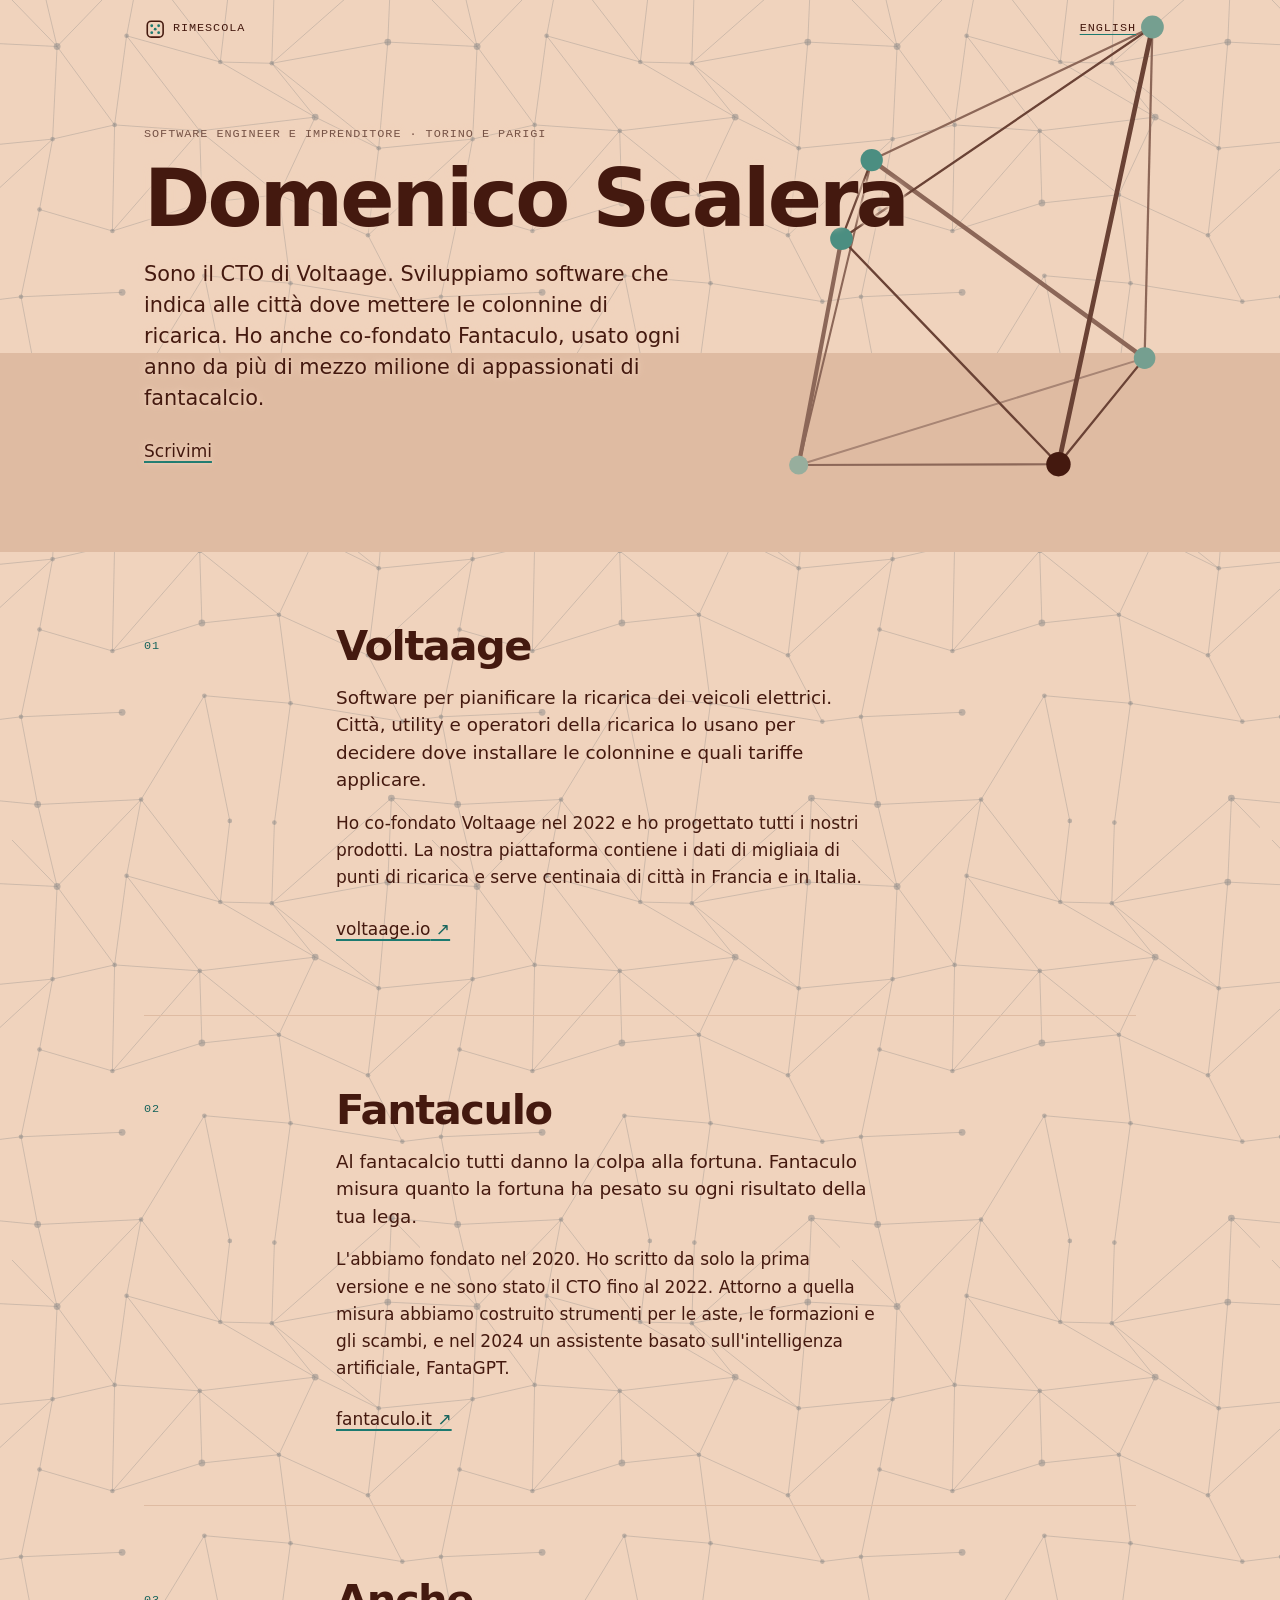
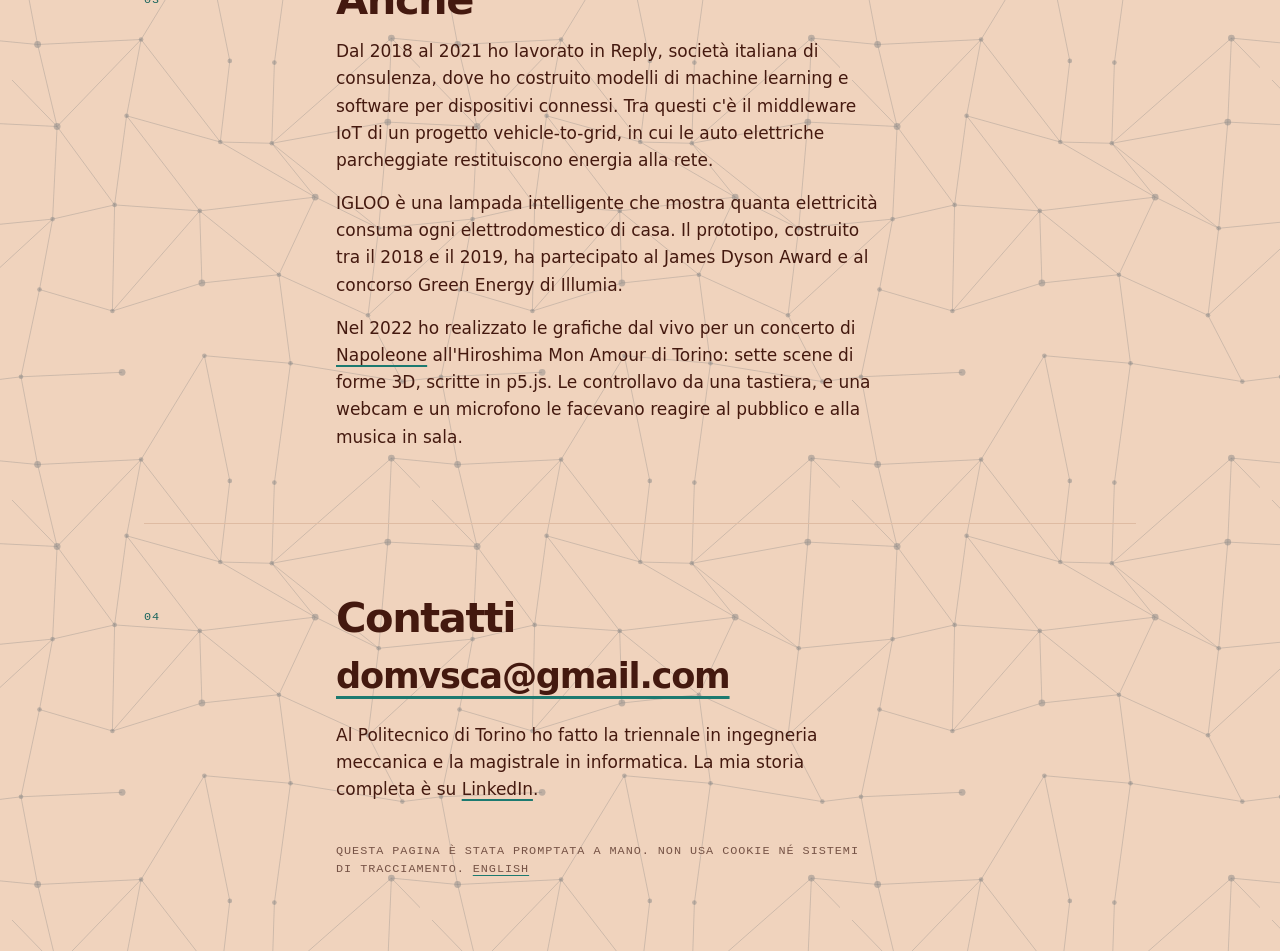
==== commit dd5ca58c: "Preview image for links, and favourite looks for the author" ====
--- a/it/index.html
+++ b/it/index.html
@@ -13,12 +13,17 @@
   <meta property="og:description" content="Sono il CTO di Voltaage. Sviluppiamo software che indica alle città dove mettere le colonnine di ricarica. Ho anche co-fondato Fantaculo, usato ogni anno da più di mezzo milione di appassionati di fantacalcio.">
   <meta property="og:locale" content="it_IT">
   <meta property="og:locale:alternate" content="en_GB">
+  <meta property="og:image" content="https://domvsca.github.io/assets/og-image-it.png">
+  <meta property="og:image:width" content="1200">
+  <meta property="og:image:height" content="630">
+  <meta property="og:image:alt" content="Domenico Scalera e i disegni di aste e nodi del suo sito">
+  <meta name="twitter:card" content="summary_large_image">
   <link rel="icon" href="../assets/icon.svg" type="image/svg+xml">
   <link rel="stylesheet" href="../assets/site.css?v=0.6.0">
   <link rel="stylesheet" href="../assets/palettes.css?v=0.6.0">
   <link rel="stylesheet" href="../assets/looks.css?v=0.6.0">
   <!-- In the head, before the page is drawn: it picks the look of this visit. -->
-  <script src="../assets/look.js?v=0.6.1"></script>
+  <script src="../assets/look.js?v=0.7.0"></script>
   <script type="application/ld+json">
   {
     "@context": "https://schema.org",
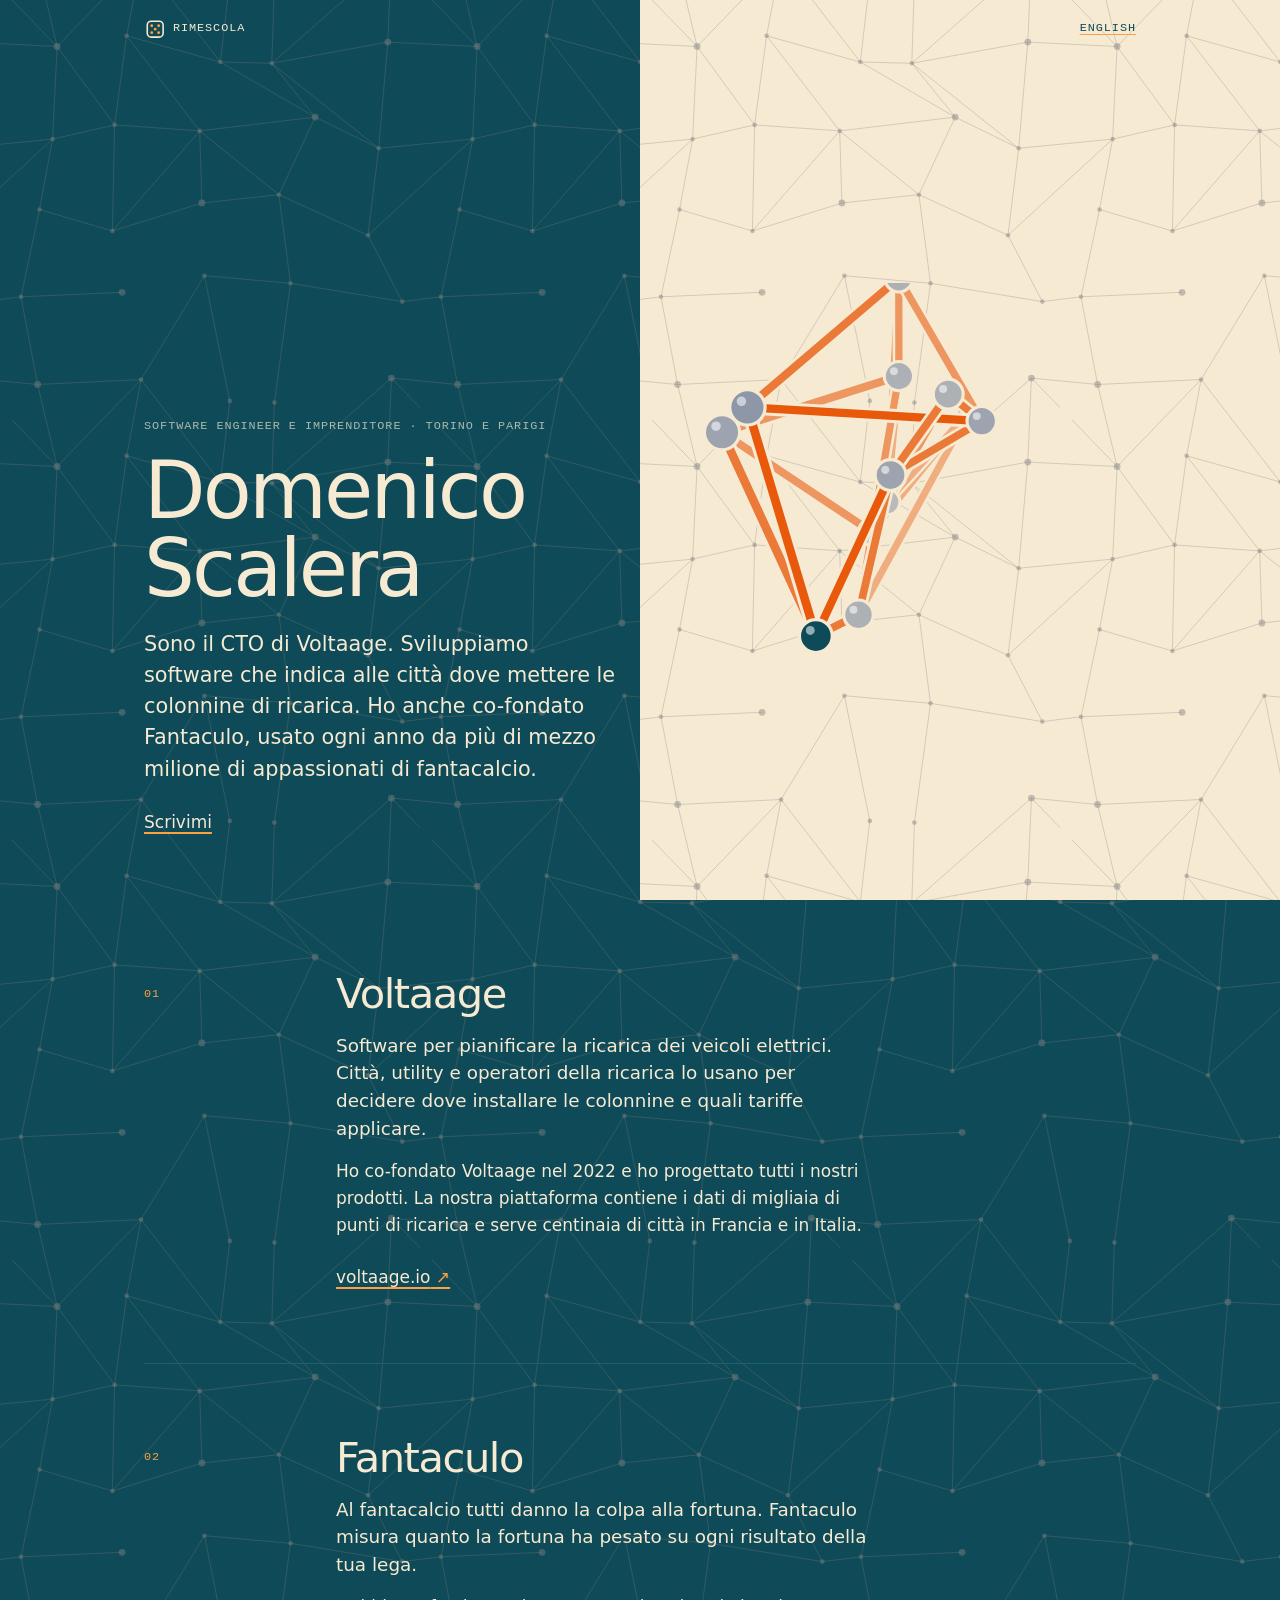
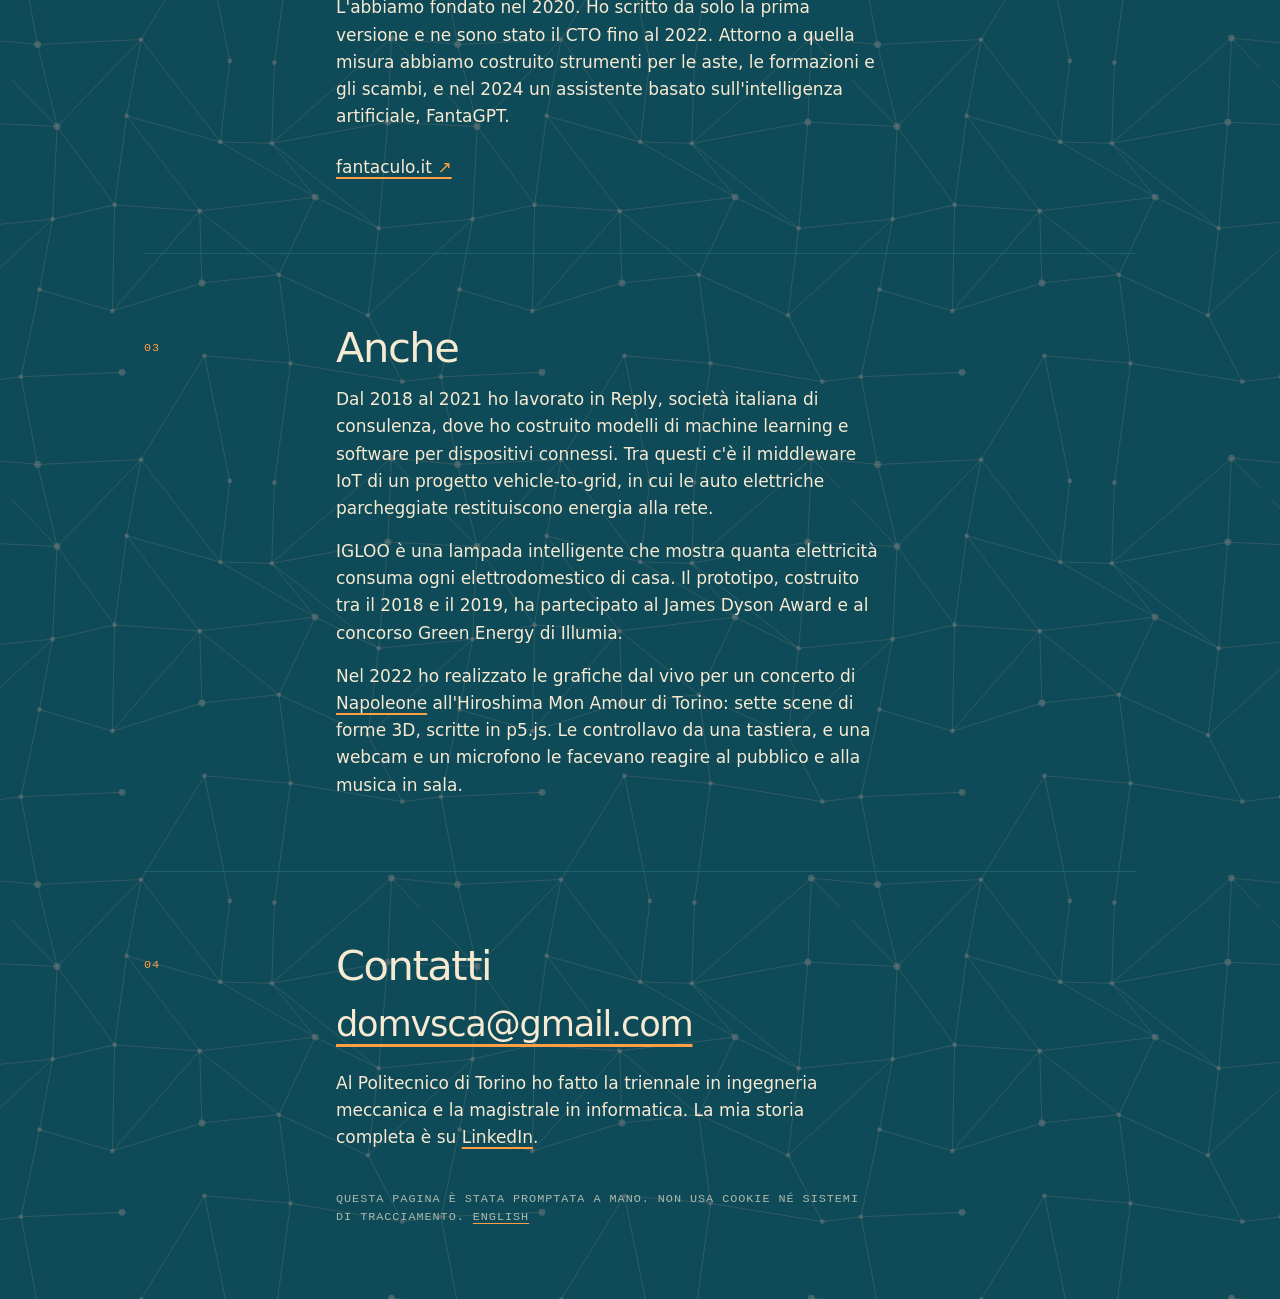
==== commit a2ab80fd: "Domain: domenicoscalera.com" ====
--- a/it/index.html
+++ b/it/index.html
@@ -4,21 +4,27 @@
   <meta charset="utf-8">
   <meta name="viewport" content="width=device-width, initial-scale=1">
   <meta http-equiv="Content-Security-Policy" content="default-src 'none'; script-src 'self'; style-src 'self'; img-src 'self'; base-uri 'none'; form-action 'none'">
-  <meta name="robots" content="noindex">
   <meta name="color-scheme" content="light dark">
   <title>Domenico Scalera, software engineer e imprenditore</title>
   <meta name="description" content="Software engineer e imprenditore. Sono il CTO di Voltaage, che indica alle città dove mettere le colonnine di ricarica, e ho co-fondato Fantaculo.">
   <meta property="og:type" content="website">
+  <meta property="og:url" content="https://domenicoscalera.com/it/">
   <meta property="og:title" content="Domenico Scalera, software engineer e imprenditore">
   <meta property="og:description" content="Sono il CTO di Voltaage. Sviluppiamo software che indica alle città dove mettere le colonnine di ricarica. Ho anche co-fondato Fantaculo, usato ogni anno da più di mezzo milione di appassionati di fantacalcio.">
   <meta property="og:locale" content="it_IT">
   <meta property="og:locale:alternate" content="en_GB">
-  <meta property="og:image" content="https://domvsca.github.io/assets/og-image-it.png">
+  <meta property="og:image" content="https://domenicoscalera.com/assets/og-image-it.png">
   <meta property="og:image:width" content="1200">
   <meta property="og:image:height" content="630">
   <meta property="og:image:alt" content="Domenico Scalera e i disegni di aste e nodi del suo sito">
   <meta name="twitter:card" content="summary_large_image">
   <link rel="icon" href="../assets/icon.svg" type="image/svg+xml">
+  <link rel="apple-touch-icon" href="../assets/apple-touch-icon.png">
+  <!-- The address of this page, without the look that a visit may carry in it. -->
+  <link rel="canonical" href="https://domenicoscalera.com/it/">
+  <link rel="alternate" hreflang="en" href="https://domenicoscalera.com/">
+  <link rel="alternate" hreflang="it" href="https://domenicoscalera.com/it/">
+  <link rel="alternate" hreflang="x-default" href="https://domenicoscalera.com/">
   <link rel="stylesheet" href="../assets/site.css?v=0.6.0">
   <link rel="stylesheet" href="../assets/palettes.css?v=0.6.0">
   <link rel="stylesheet" href="../assets/looks.css?v=0.6.0">
@@ -29,6 +35,7 @@
     "@context": "https://schema.org",
     "@type": "Person",
     "name": "Domenico Scalera",
+    "url": "https://domenicoscalera.com/",
     "jobTitle": "Software engineer e imprenditore",
     "worksFor": { "@type": "Organization", "name": "Voltaage", "url": "https://voltaage.io" },
     "sameAs": ["https://www.linkedin.com/in/domvsca/"]
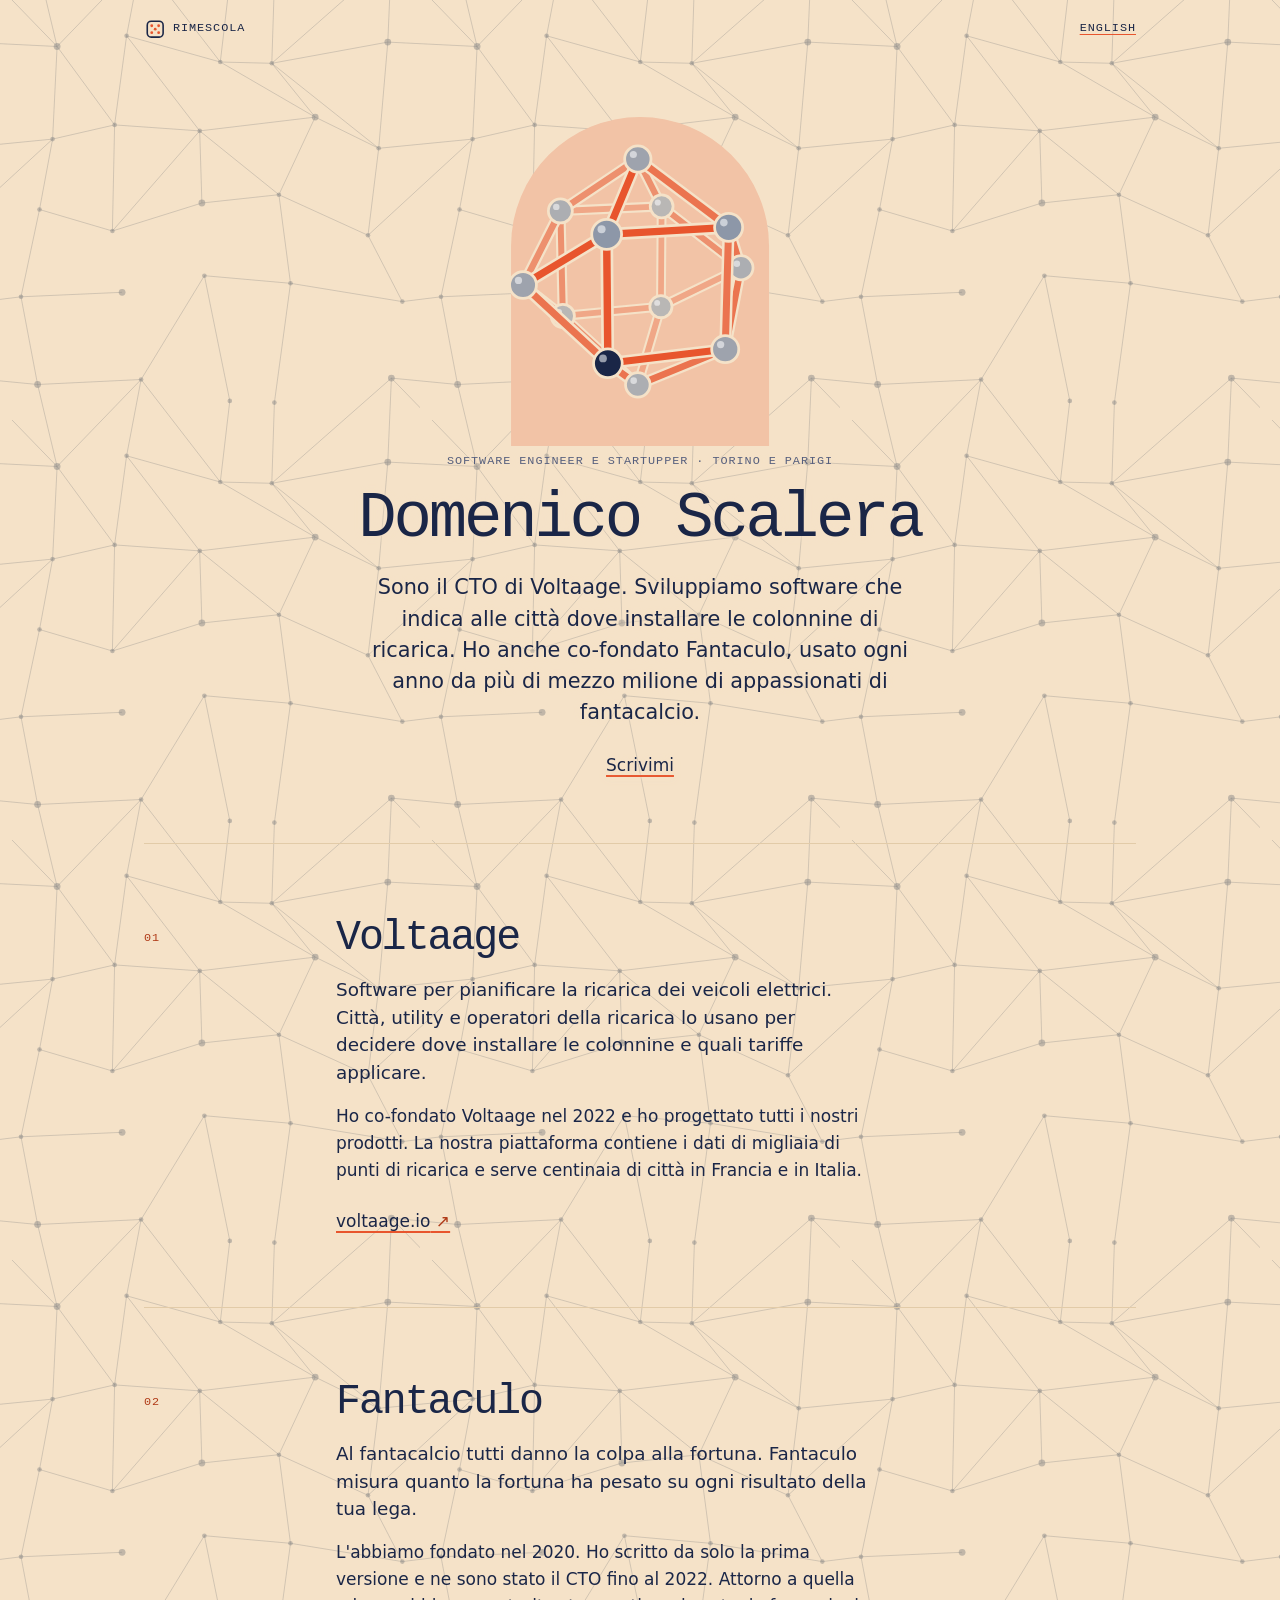
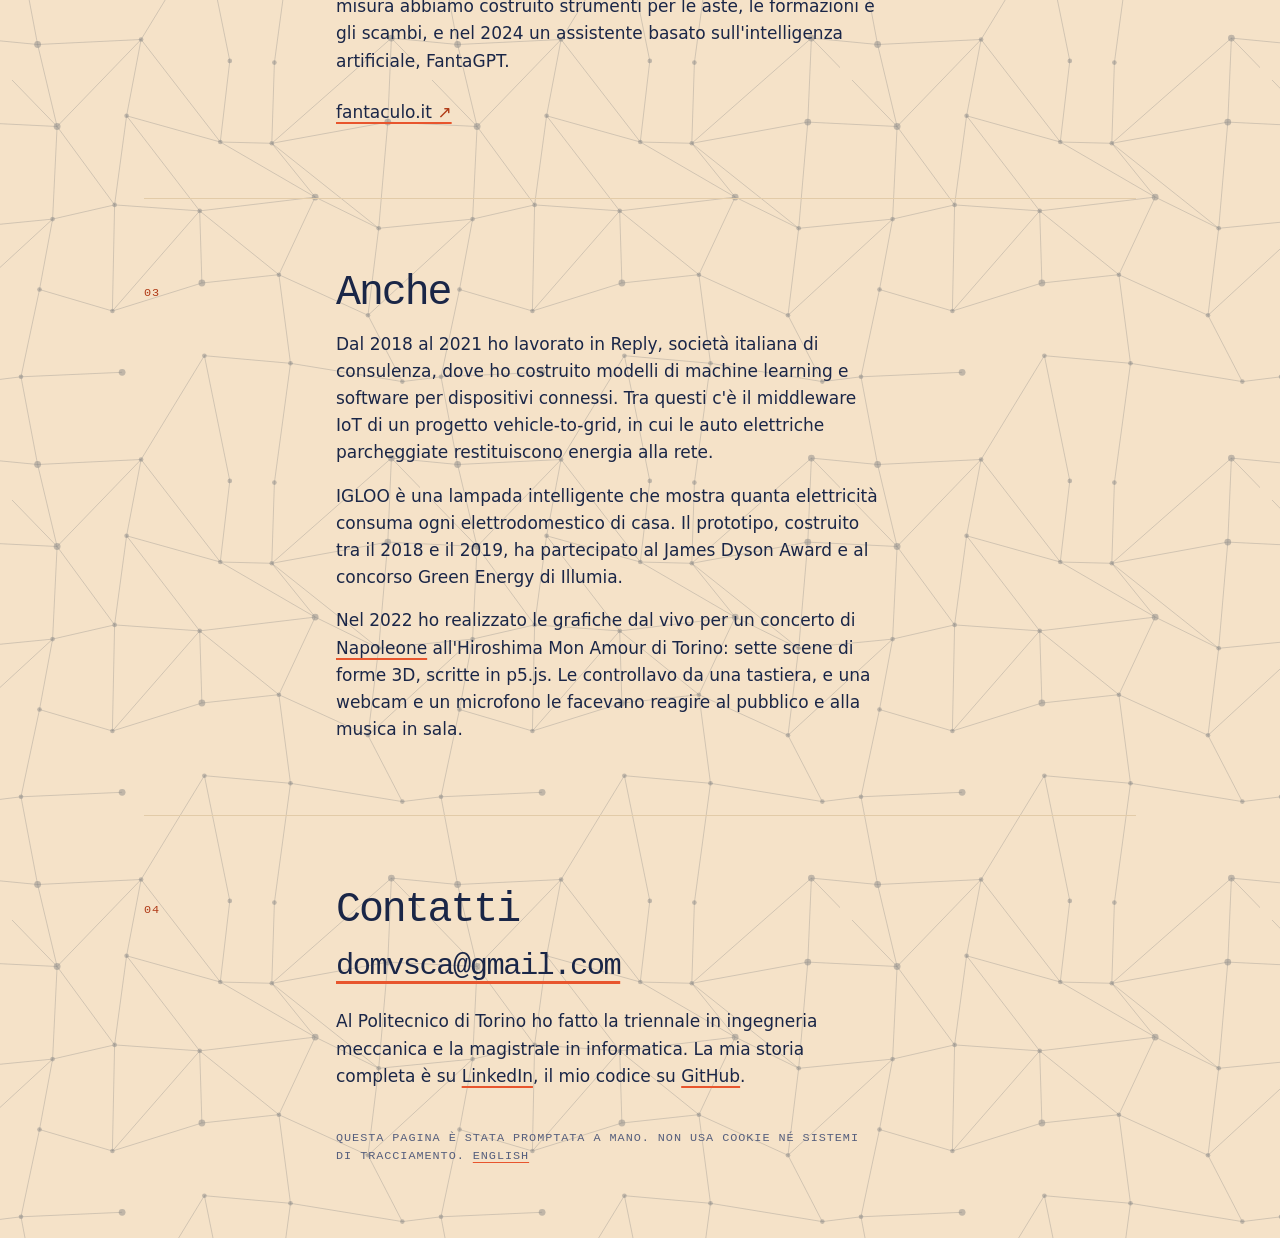
==== commit 70ca3ab4: "Startupper, chargers to install, and GitHub in the contacts «Imprenditore» and «entrepreneur» become" ====
--- a/it/index.html
+++ b/it/index.html
@@ -5,12 +5,12 @@
   <meta name="viewport" content="width=device-width, initial-scale=1">
   <meta http-equiv="Content-Security-Policy" content="default-src 'none'; script-src 'self'; style-src 'self'; img-src 'self'; base-uri 'none'; form-action 'none'">
   <meta name="color-scheme" content="light dark">
-  <title>Domenico Scalera, software engineer e imprenditore</title>
-  <meta name="description" content="Software engineer e imprenditore. Sono il CTO di Voltaage, che indica alle città dove mettere le colonnine di ricarica, e ho co-fondato Fantaculo.">
+  <title>Domenico Scalera, software engineer e startupper</title>
+  <meta name="description" content="Software engineer e startupper. Sono il CTO di Voltaage, che indica alle città dove installare le colonnine di ricarica, e ho co-fondato Fantaculo.">
   <meta property="og:type" content="website">
   <meta property="og:url" content="https://domenicoscalera.com/it/">
-  <meta property="og:title" content="Domenico Scalera, software engineer e imprenditore">
-  <meta property="og:description" content="Sono il CTO di Voltaage. Sviluppiamo software che indica alle città dove mettere le colonnine di ricarica. Ho anche co-fondato Fantaculo, usato ogni anno da più di mezzo milione di appassionati di fantacalcio.">
+  <meta property="og:title" content="Domenico Scalera, software engineer e startupper">
+  <meta property="og:description" content="Sono il CTO di Voltaage. Sviluppiamo software che indica alle città dove installare le colonnine di ricarica. Ho anche co-fondato Fantaculo, usato ogni anno da più di mezzo milione di appassionati di fantacalcio.">
   <meta property="og:locale" content="it_IT">
   <meta property="og:locale:alternate" content="en_GB">
   <meta property="og:image" content="https://domenicoscalera.com/assets/og-image-it.png">
@@ -36,9 +36,9 @@
     "@type": "Person",
     "name": "Domenico Scalera",
     "url": "https://domenicoscalera.com/",
-    "jobTitle": "Software engineer e imprenditore",
+    "jobTitle": "Software engineer e startupper",
     "worksFor": { "@type": "Organization", "name": "Voltaage", "url": "https://voltaage.io" },
-    "sameAs": ["https://www.linkedin.com/in/domvsca/"]
+    "sameAs": ["https://www.linkedin.com/in/domvsca/", "https://github.com/domvsca"]
   }
   </script>
   <script src="../assets/page.js?v=0.6.0" defer></script>
@@ -52,9 +52,9 @@
       <p class="bar"><a href="../" lang="en" hreflang="en" data-lang-switch>English</a></p>
       <div class="hero">
         <div class="intro">
-          <p class="kicker"><span>Software engineer e imprenditore</span> <span>Torino e Parigi</span></p>
+          <p class="kicker"><span>Software engineer e startupper</span> <span>Torino e Parigi</span></p>
           <h1 translate="no">Domenico Scalera</h1>
-          <p class="lede">Sono il CTO di <span translate="no">Voltaage</span>. Sviluppiamo software che indica alle città dove mettere le colonnine di ricarica. Ho anche co-fondato <span translate="no">Fantaculo</span>, usato ogni anno da più di mezzo milione di appassionati di fantacalcio.</p>
+          <p class="lede">Sono il CTO di <span translate="no">Voltaage</span>. Sviluppiamo software che indica alle città dove installare le colonnine di ricarica. Ho anche co-fondato <span translate="no">Fantaculo</span>, usato ogni anno da più di mezzo milione di appassionati di fantacalcio.</p>
           <p class="jump"><a href="#contact">Scrivimi</a></p>
         </div>
         <figure class="element" data-element="on" aria-hidden="true">
@@ -148,7 +148,7 @@
       <div class="body">
         <h2>Contatti</h2>
         <p class="mail"><a href="mailto:domvsca@gmail.com" translate="no">domvsca@gmail.com</a></p>
-        <p>Al Politecnico di Torino ho fatto la triennale in ingegneria meccanica e la magistrale in informatica. La mia storia completa è su <a href="https://www.linkedin.com/in/domvsca/" target="_blank" rel="noopener">LinkedIn</a>.</p>
+        <p>Al Politecnico di Torino ho fatto la triennale in ingegneria meccanica e la magistrale in informatica. La mia storia completa è su <a href="https://www.linkedin.com/in/domvsca/" target="_blank" rel="noopener">LinkedIn</a>, il mio codice su <a href="https://github.com/domvsca" target="_blank" rel="noopener">GitHub</a>.</p>
         <p class="fine">Questa pagina è stata promptata a mano. Non usa cookie né sistemi di tracciamento. <a href="../" lang="en" hreflang="en" data-lang-switch>English</a></p>
       </div>
     </footer>
